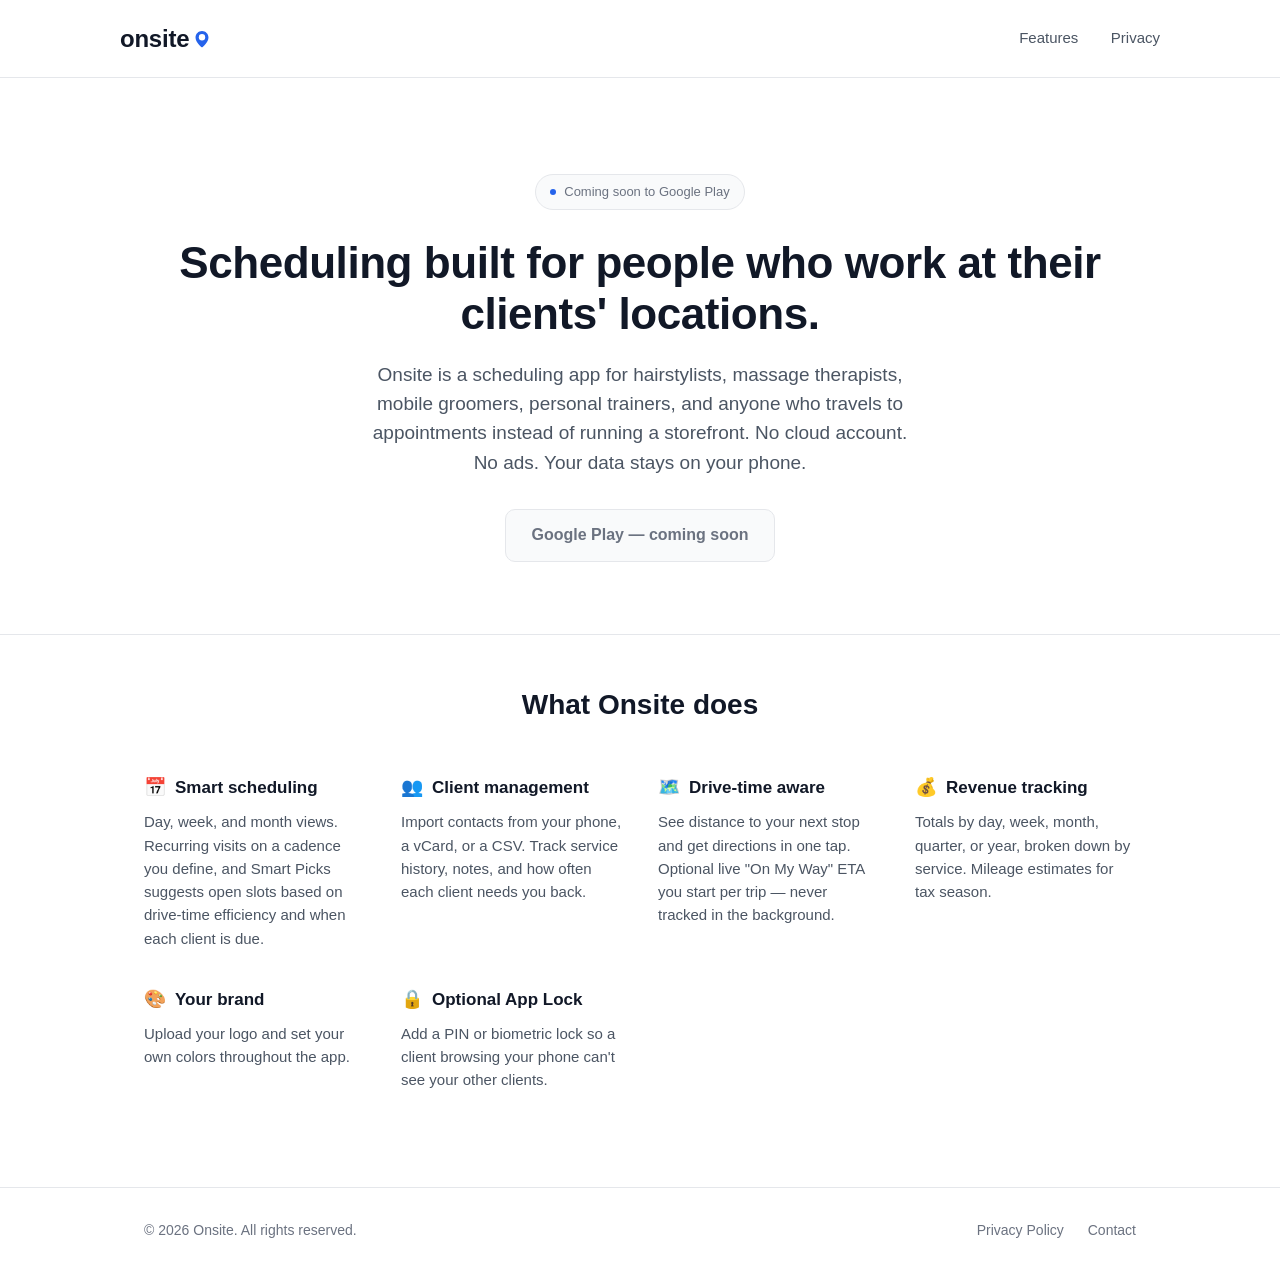
==== index.html @ 3a6e13b2 "Add files via upload first comit" ====
<!doctype html>
<html lang="en">
<head>
<meta charset="utf-8">
<meta name="viewport" content="width=device-width, initial-scale=1">
<title>Onsite — Scheduling for mobile service pros</title>
<meta name="description" content="Onsite is a scheduling app for mobile service professionals — hairstylists, massage therapists, groomers, trainers. No cloud account, no ads, your data stays on your phone.">
<link rel="stylesheet" href="style.css">
</head>
<body>

<header class="site">
  <div class="wrap site-header-inner">
    <a class="logo" href="index.html">
      <span class="logo-word">onsite</span>
      <svg class="logo-pin" viewBox="0 0 180 180" fill="none" aria-hidden="true">
        <path d="M90 24C60.7 24 37 47.7 37 77c0 39.4 45.3 76 50.6 80.1a3.8 3.8 0 0 0 4.8 0C97.7 153 143 116.4 143 77c0-29.3-23.7-53-53-53Z" fill="#2563eb"/>
        <circle cx="90" cy="76" r="26" fill="#ffffff"/>
      </svg>
    </a>
    <nav class="site-nav">
      <a href="#features">Features</a>
      <a href="privacy.html">Privacy</a>
    </nav>
  </div>
</header>

<section class="hero">
  <div class="wrap">
    <span class="badge"><span class="dot"></span>Coming soon to Google Play</span>
    <h1>Scheduling built for people who work at their clients' locations.</h1>
    <p class="lede">
      Onsite is a scheduling app for hairstylists, massage therapists, mobile groomers,
      personal trainers, and anyone who travels to appointments instead of running a
      storefront. No cloud account. No ads. Your data stays on your phone.
    </p>
    <span class="btn disabled">Google Play — coming soon</span>
  </div>
</section>

<section class="features" id="features">
  <div class="wrap">
    <h2>What Onsite does</h2>
    <div class="feature-grid">
      <div class="feature-card">
        <h3><span class="feature-icon">📅</span> Smart scheduling</h3>
        <p>Day, week, and month views. Recurring visits on a cadence you define, and Smart Picks suggests open slots based on drive-time efficiency and when each client is due.</p>
      </div>
      <div class="feature-card">
        <h3><span class="feature-icon">👥</span> Client management</h3>
        <p>Import contacts from your phone, a vCard, or a CSV. Track service history, notes, and how often each client needs you back.</p>
      </div>
      <div class="feature-card">
        <h3><span class="feature-icon">🗺️</span> Drive-time aware</h3>
        <p>See distance to your next stop and get directions in one tap. Optional live "On My Way" ETA you start per trip — never tracked in the background.</p>
      </div>
      <div class="feature-card">
        <h3><span class="feature-icon">💰</span> Revenue tracking</h3>
        <p>Totals by day, week, month, quarter, or year, broken down by service. Mileage estimates for tax season.</p>
      </div>
      <div class="feature-card">
        <h3><span class="feature-icon">🎨</span> Your brand</h3>
        <p>Upload your logo and set your own colors throughout the app.</p>
      </div>
      <div class="feature-card">
        <h3><span class="feature-icon">🔒</span> Optional App Lock</h3>
        <p>Add a PIN or biometric lock so a client browsing your phone can't see your other clients.</p>
      </div>
    </div>
  </div>
</section>

<footer class="site">
  <div class="wrap site-footer-inner">
    <span>© 2026 Onsite. All rights reserved.</span>
    <nav>
      <a href="privacy.html">Privacy Policy</a>
      <a href="mailto:onsitegeoschedule@gmail.com">Contact</a>
    </nav>
  </div>
</footer>

</body>
</html>
---- style.css ----
:root {
  --accent: #2563eb;
  --ink: #111827;
  --ink-soft: #4b5563;
  --muted: #6b7280;
  --line: #e5e7eb;
  --bg: #ffffff;
  --bg-soft: #f9fafb;
}

* {
  box-sizing: border-box;
}

html {
  scroll-behavior: smooth;
}

body {
  margin: 0;
  background: var(--bg);
  color: var(--ink);
  font-family: -apple-system, BlinkMacSystemFont, "Segoe UI", Arial, sans-serif;
  line-height: 1.55;
}

.wrap {
  max-width: 1040px;
  margin: 0 auto;
  padding: 0 24px;
}

/* Header / logo lockup */
header.site {
  border-bottom: 1px solid var(--line);
}

.site-header-inner {
  display: flex;
  align-items: center;
  justify-content: space-between;
  padding: 20px 0;
}

.logo {
  display: flex;
  align-items: center;
  gap: 2px;
  text-decoration: none;
}

.logo-word {
  font-size: 24px;
  font-weight: 700;
  letter-spacing: -0.01em;
  color: var(--ink);
}

.logo-pin {
  width: 22px;
  height: 22px;
  flex-shrink: 0;
}

nav.site-nav a {
  color: var(--ink-soft);
  text-decoration: none;
  font-size: 15px;
  margin-left: 28px;
}

nav.site-nav a:hover {
  color: var(--ink);
}

/* Hero */
.hero {
  padding: 96px 0 72px;
  text-align: center;
}

.hero h1 {
  font-size: 44px;
  line-height: 1.15;
  letter-spacing: -0.01em;
  margin: 0 0 20px;
}

.hero p.lede {
  font-size: 19px;
  color: var(--ink-soft);
  max-width: 560px;
  margin: 0 auto 32px;
}

.badge {
  display: inline-flex;
  align-items: center;
  gap: 8px;
  background: var(--bg-soft);
  border: 1px solid var(--line);
  color: var(--muted);
  font-size: 13px;
  font-weight: 500;
  padding: 7px 14px;
  border-radius: 999px;
  margin-bottom: 28px;
}

.badge .dot {
  width: 6px;
  height: 6px;
  border-radius: 50%;
  background: var(--accent);
}

.btn {
  display: inline-block;
  background: var(--accent);
  color: #ffffff;
  font-weight: 600;
  font-size: 16px;
  padding: 13px 26px;
  border-radius: 10px;
  text-decoration: none;
}

.btn.disabled {
  background: var(--bg-soft);
  color: var(--muted);
  border: 1px solid var(--line);
  cursor: default;
}

/* Features */
.features {
  padding: 48px 0 96px;
  border-top: 1px solid var(--line);
}

.features h2 {
  text-align: center;
  font-size: 28px;
  margin: 0 0 48px;
}

.feature-grid {
  display: grid;
  grid-template-columns: repeat(auto-fit, minmax(220px, 1fr));
  gap: 36px;
}

.feature-card h3 {
  font-size: 17px;
  margin: 0 0 8px;
  display: flex;
  align-items: center;
  gap: 9px;
}

.feature-card p {
  font-size: 15px;
  color: var(--ink-soft);
  margin: 0;
}

.feature-icon {
  font-size: 18px;
}

/* Footer */
footer.site {
  border-top: 1px solid var(--line);
  padding: 32px 0;
}

.site-footer-inner {
  display: flex;
  align-items: center;
  justify-content: space-between;
  flex-wrap: wrap;
  gap: 16px;
  font-size: 14px;
  color: var(--muted);
}

.site-footer-inner a {
  color: var(--muted);
  margin-left: 20px;
  text-decoration: none;
}

.site-footer-inner a:hover {
  color: var(--ink);
}

/* Policy page */
.policy {
  padding: 56px 0 96px;
  max-width: 760px;
  margin: 0 auto;
}

.policy h1 {
  font-size: 32px;
  margin-bottom: 4px;
}

.policy .updated {
  color: var(--muted);
  font-size: 14px;
  margin-bottom: 40px;
}

.policy h2 {
  font-size: 20px;
  margin-top: 40px;
}

.policy table {
  width: 100%;
  border-collapse: collapse;
  margin: 16px 0;
  font-size: 14.5px;
}

.policy th,
.policy td {
  text-align: left;
  padding: 10px 12px;
  border-bottom: 1px solid var(--line);
  vertical-align: top;
}

.policy th {
  color: var(--muted);
  font-weight: 600;
}

.policy a {
  color: var(--accent);
}

@media (max-width: 560px) {
  .hero h1 {
    font-size: 32px;
  }
  .hero p.lede {
    font-size: 17px;
  }
}
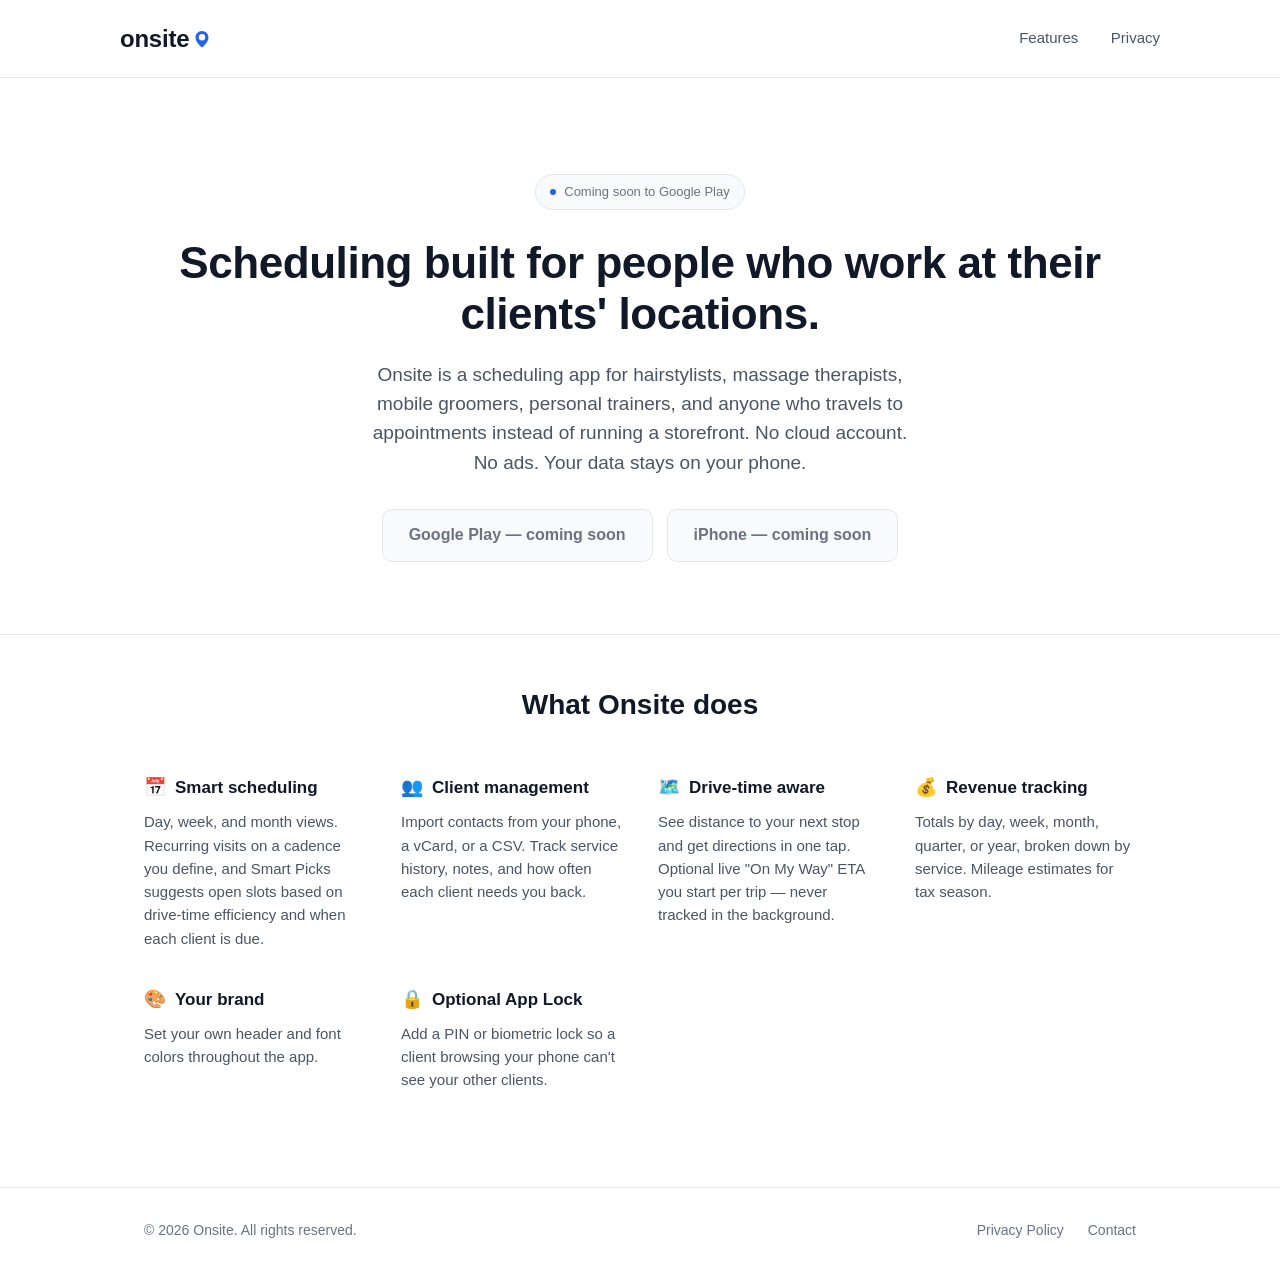
==== commit feb51586: "Add files via upload website/index.html + website/style.css — removed the logo-upload claim, added "" ====
--- a/index.html
+++ b/index.html
@@ -34,7 +34,10 @@
       personal trainers, and anyone who travels to appointments instead of running a
       storefront. No cloud account. No ads. Your data stays on your phone.
     </p>
-    <span class="btn disabled">Google Play — coming soon</span>
+    <div class="platform-row">
+      <span class="btn disabled">Google Play — coming soon</span>
+      <span class="btn disabled">iPhone — coming soon</span>
+    </div>
   </div>
 </section>
 
@@ -60,7 +63,7 @@
       </div>
       <div class="feature-card">
         <h3><span class="feature-icon">🎨</span> Your brand</h3>
-        <p>Upload your logo and set your own colors throughout the app.</p>
+        <p>Set your own header and font colors throughout the app.</p>
       </div>
       <div class="feature-card">
         <h3><span class="feature-icon">🔒</span> Optional App Lock</h3>
--- a/style.css
+++ b/style.css
@@ -114,6 +114,13 @@
   background: var(--accent);
 }
 
+.platform-row {
+  display: flex;
+  justify-content: center;
+  gap: 14px;
+  flex-wrap: wrap;
+}
+
 .btn {
   display: inline-block;
   background: var(--accent);
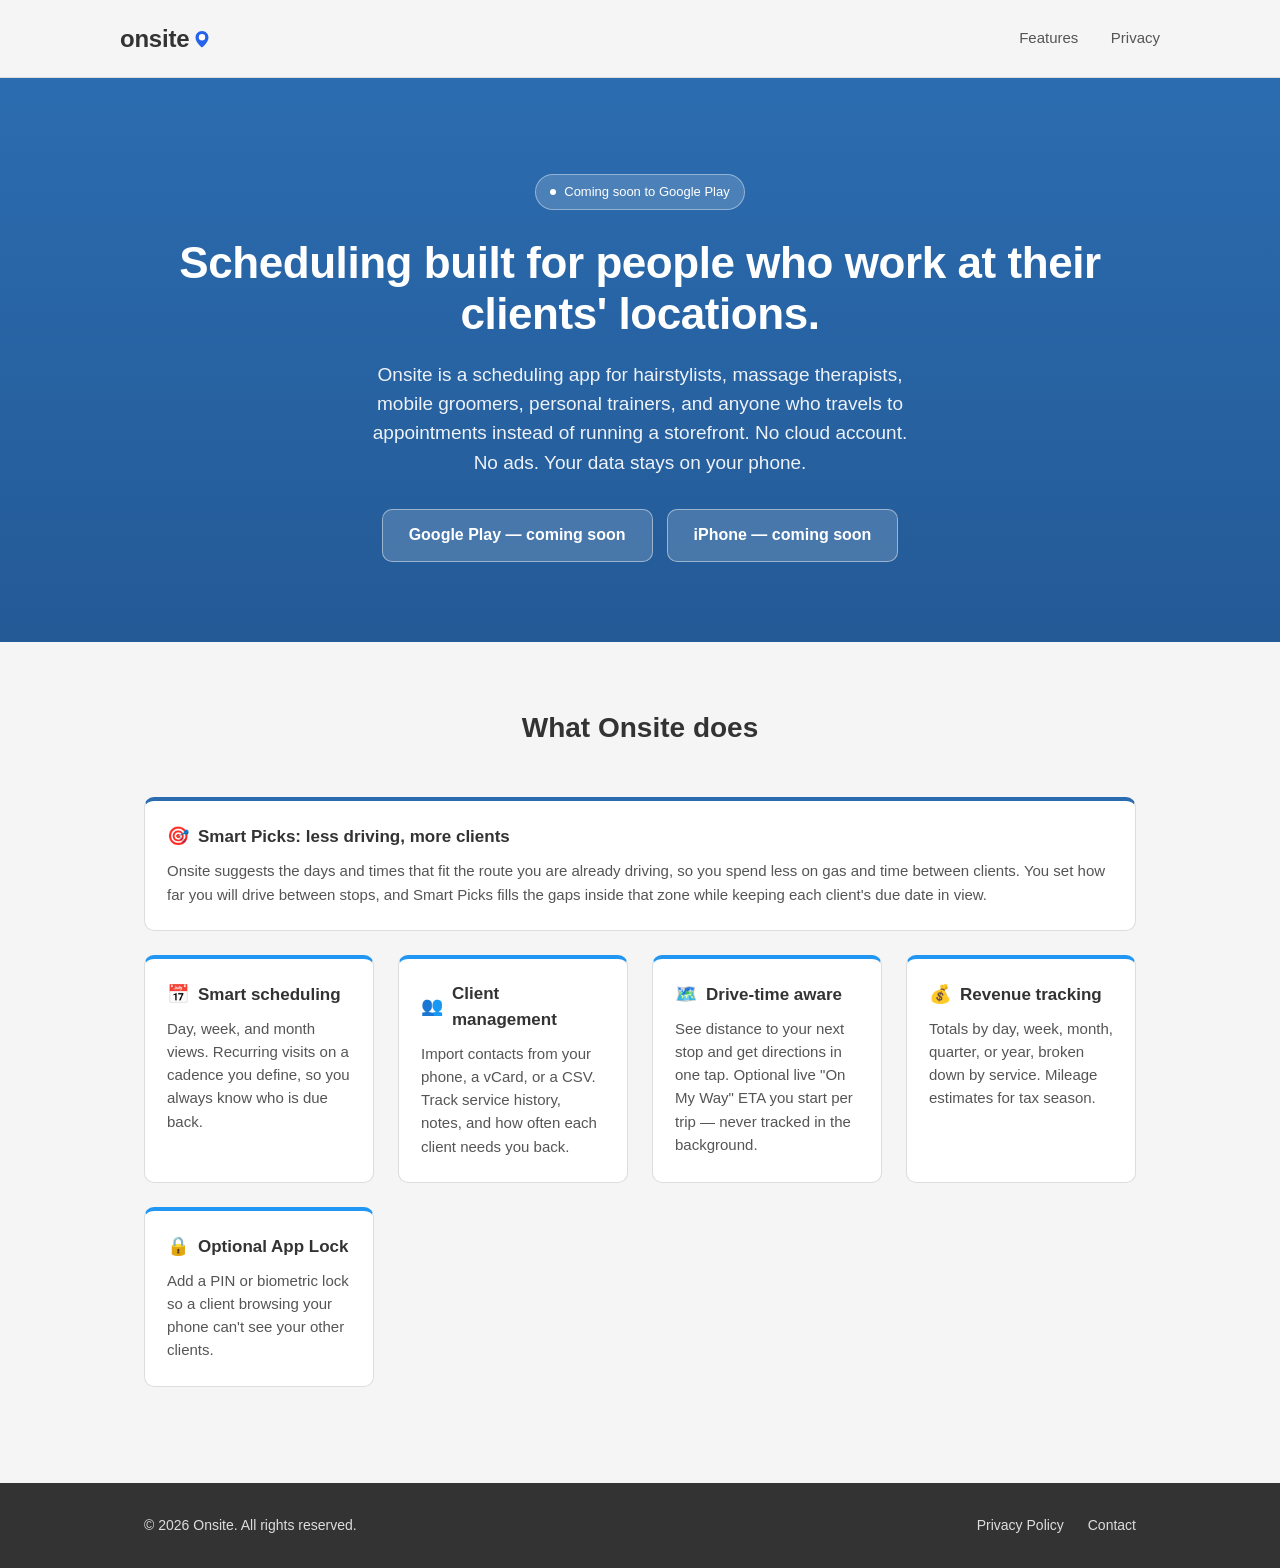
==== commit cb52c015: "Add files via upload added app colors" ====
--- a/index.html
+++ b/index.html
@@ -1,87 +1,87 @@
-<!doctype html>
-<html lang="en">
-<head>
-<meta charset="utf-8">
-<meta name="viewport" content="width=device-width, initial-scale=1">
-<title>Onsite — Scheduling for mobile service pros</title>
-<meta name="description" content="Onsite is a scheduling app for mobile service professionals — hairstylists, massage therapists, groomers, trainers. No cloud account, no ads, your data stays on your phone.">
-<link rel="stylesheet" href="style.css">
-</head>
-<body>
-
-<header class="site">
-  <div class="wrap site-header-inner">
-    <a class="logo" href="index.html">
-      <span class="logo-word">onsite</span>
-      <svg class="logo-pin" viewBox="0 0 180 180" fill="none" aria-hidden="true">
-        <path d="M90 24C60.7 24 37 47.7 37 77c0 39.4 45.3 76 50.6 80.1a3.8 3.8 0 0 0 4.8 0C97.7 153 143 116.4 143 77c0-29.3-23.7-53-53-53Z" fill="#2563eb"/>
-        <circle cx="90" cy="76" r="26" fill="#ffffff"/>
-      </svg>
-    </a>
-    <nav class="site-nav">
-      <a href="#features">Features</a>
-      <a href="privacy.html">Privacy</a>
-    </nav>
-  </div>
-</header>
-
-<section class="hero">
-  <div class="wrap">
-    <span class="badge"><span class="dot"></span>Coming soon to Google Play</span>
-    <h1>Scheduling built for people who work at their clients' locations.</h1>
-    <p class="lede">
-      Onsite is a scheduling app for hairstylists, massage therapists, mobile groomers,
-      personal trainers, and anyone who travels to appointments instead of running a
-      storefront. No cloud account. No ads. Your data stays on your phone.
-    </p>
-    <div class="platform-row">
-      <span class="btn disabled">Google Play — coming soon</span>
-      <span class="btn disabled">iPhone — coming soon</span>
-    </div>
-  </div>
-</section>
-
-<section class="features" id="features">
-  <div class="wrap">
-    <h2>What Onsite does</h2>
-    <div class="feature-grid">
-      <div class="feature-card">
-        <h3><span class="feature-icon">📅</span> Smart scheduling</h3>
-        <p>Day, week, and month views. Recurring visits on a cadence you define, and Smart Picks suggests open slots based on drive-time efficiency and when each client is due.</p>
-      </div>
-      <div class="feature-card">
-        <h3><span class="feature-icon">👥</span> Client management</h3>
-        <p>Import contacts from your phone, a vCard, or a CSV. Track service history, notes, and how often each client needs you back.</p>
-      </div>
-      <div class="feature-card">
-        <h3><span class="feature-icon">🗺️</span> Drive-time aware</h3>
-        <p>See distance to your next stop and get directions in one tap. Optional live "On My Way" ETA you start per trip — never tracked in the background.</p>
-      </div>
-      <div class="feature-card">
-        <h3><span class="feature-icon">💰</span> Revenue tracking</h3>
-        <p>Totals by day, week, month, quarter, or year, broken down by service. Mileage estimates for tax season.</p>
-      </div>
-      <div class="feature-card">
-        <h3><span class="feature-icon">🎨</span> Your brand</h3>
-        <p>Set your own header and font colors throughout the app.</p>
-      </div>
-      <div class="feature-card">
-        <h3><span class="feature-icon">🔒</span> Optional App Lock</h3>
-        <p>Add a PIN or biometric lock so a client browsing your phone can't see your other clients.</p>
-      </div>
-    </div>
-  </div>
-</section>
-
-<footer class="site">
-  <div class="wrap site-footer-inner">
-    <span>© 2026 Onsite. All rights reserved.</span>
-    <nav>
-      <a href="privacy.html">Privacy Policy</a>
-      <a href="mailto:onsitegeoschedule@gmail.com">Contact</a>
-    </nav>
-  </div>
-</footer>
-
-</body>
-</html>
+<!doctype html>
+<html lang="en">
+<head>
+<meta charset="utf-8">
+<meta name="viewport" content="width=device-width, initial-scale=1">
+<title>Onsite — Scheduling for mobile service pros</title>
+<meta name="description" content="Onsite is a scheduling app for mobile service professionals — hairstylists, massage therapists, groomers, trainers. No cloud account, no ads, your data stays on your phone.">
+<link rel="stylesheet" href="style.css">
+</head>
+<body>
+
+<header class="site">
+  <div class="wrap site-header-inner">
+    <a class="logo" href="index.html">
+      <span class="logo-word">onsite</span>
+      <svg class="logo-pin" viewBox="0 0 180 180" fill="none" aria-hidden="true">
+        <path d="M90 24C60.7 24 37 47.7 37 77c0 39.4 45.3 76 50.6 80.1a3.8 3.8 0 0 0 4.8 0C97.7 153 143 116.4 143 77c0-29.3-23.7-53-53-53Z" fill="#2563eb"/>
+        <circle cx="90" cy="76" r="26" fill="#ffffff"/>
+      </svg>
+    </a>
+    <nav class="site-nav">
+      <a href="#features">Features</a>
+      <a href="privacy.html">Privacy</a>
+    </nav>
+  </div>
+</header>
+
+<section class="hero">
+  <div class="wrap">
+    <span class="badge"><span class="dot"></span>Coming soon to Google Play</span>
+    <h1>Scheduling built for people who work at their clients' locations.</h1>
+    <p class="lede">
+      Onsite is a scheduling app for hairstylists, massage therapists, mobile groomers,
+      personal trainers, and anyone who travels to appointments instead of running a
+      storefront. No cloud account. No ads. Your data stays on your phone.
+    </p>
+    <div class="platform-row">
+      <span class="btn disabled">Google Play — coming soon</span>
+      <span class="btn disabled">iPhone — coming soon</span>
+    </div>
+  </div>
+</section>
+
+<section class="features" id="features">
+  <div class="wrap">
+    <h2>What Onsite does</h2>
+    <div class="feature-grid">
+      <div class="feature-card">
+        <h3><span class="feature-icon">🎯</span> Smart Picks: less driving, more clients</h3>
+        <p>Onsite suggests the days and times that fit the route you are already driving, so you spend less on gas and time between clients. You set how far you will drive between stops, and Smart Picks fills the gaps inside that zone while keeping each client's due date in view.</p>
+      </div>
+      <div class="feature-card">
+        <h3><span class="feature-icon">📅</span> Smart scheduling</h3>
+        <p>Day, week, and month views. Recurring visits on a cadence you define, so you always know who is due back.</p>
+      </div>
+      <div class="feature-card">
+        <h3><span class="feature-icon">👥</span> Client management</h3>
+        <p>Import contacts from your phone, a vCard, or a CSV. Track service history, notes, and how often each client needs you back.</p>
+      </div>
+      <div class="feature-card">
+        <h3><span class="feature-icon">🗺️</span> Drive-time aware</h3>
+        <p>See distance to your next stop and get directions in one tap. Optional live "On My Way" ETA you start per trip — never tracked in the background.</p>
+      </div>
+      <div class="feature-card">
+        <h3><span class="feature-icon">💰</span> Revenue tracking</h3>
+        <p>Totals by day, week, month, quarter, or year, broken down by service. Mileage estimates for tax season.</p>
+      </div>
+      <div class="feature-card">
+        <h3><span class="feature-icon">🔒</span> Optional App Lock</h3>
+        <p>Add a PIN or biometric lock so a client browsing your phone can't see your other clients.</p>
+      </div>
+    </div>
+  </div>
+</section>
+
+<footer class="site">
+  <div class="wrap site-footer-inner">
+    <span>© 2026 Onsite. All rights reserved.</span>
+    <nav>
+      <a href="privacy.html">Privacy Policy</a>
+      <a href="mailto:onsitegeoschedule@gmail.com">Contact</a>
+    </nav>
+  </div>
+</footer>
+
+</body>
+</html>
--- a/style.css
+++ b/style.css
@@ -1,258 +1,279 @@
-:root {
-  --accent: #2563eb;
-  --ink: #111827;
-  --ink-soft: #4b5563;
-  --muted: #6b7280;
-  --line: #e5e7eb;
-  --bg: #ffffff;
-  --bg-soft: #f9fafb;
-}
-
-* {
-  box-sizing: border-box;
-}
-
-html {
-  scroll-behavior: smooth;
-}
-
-body {
-  margin: 0;
-  background: var(--bg);
-  color: var(--ink);
-  font-family: -apple-system, BlinkMacSystemFont, "Segoe UI", Arial, sans-serif;
-  line-height: 1.55;
-}
-
-.wrap {
-  max-width: 1040px;
-  margin: 0 auto;
-  padding: 0 24px;
-}
-
-/* Header / logo lockup */
-header.site {
-  border-bottom: 1px solid var(--line);
-}
-
-.site-header-inner {
-  display: flex;
-  align-items: center;
-  justify-content: space-between;
-  padding: 20px 0;
-}
-
-.logo {
-  display: flex;
-  align-items: center;
-  gap: 2px;
-  text-decoration: none;
-}
-
-.logo-word {
-  font-size: 24px;
-  font-weight: 700;
-  letter-spacing: -0.01em;
-  color: var(--ink);
-}
-
-.logo-pin {
-  width: 22px;
-  height: 22px;
-  flex-shrink: 0;
-}
-
-nav.site-nav a {
-  color: var(--ink-soft);
-  text-decoration: none;
-  font-size: 15px;
-  margin-left: 28px;
-}
-
-nav.site-nav a:hover {
-  color: var(--ink);
-}
-
-/* Hero */
-.hero {
-  padding: 96px 0 72px;
-  text-align: center;
-}
-
-.hero h1 {
-  font-size: 44px;
-  line-height: 1.15;
-  letter-spacing: -0.01em;
-  margin: 0 0 20px;
-}
-
-.hero p.lede {
-  font-size: 19px;
-  color: var(--ink-soft);
-  max-width: 560px;
-  margin: 0 auto 32px;
-}
-
-.badge {
-  display: inline-flex;
-  align-items: center;
-  gap: 8px;
-  background: var(--bg-soft);
-  border: 1px solid var(--line);
-  color: var(--muted);
-  font-size: 13px;
-  font-weight: 500;
-  padding: 7px 14px;
-  border-radius: 999px;
-  margin-bottom: 28px;
-}
-
-.badge .dot {
-  width: 6px;
-  height: 6px;
-  border-radius: 50%;
-  background: var(--accent);
-}
-
-.platform-row {
-  display: flex;
-  justify-content: center;
-  gap: 14px;
-  flex-wrap: wrap;
-}
-
-.btn {
-  display: inline-block;
-  background: var(--accent);
-  color: #ffffff;
-  font-weight: 600;
-  font-size: 16px;
-  padding: 13px 26px;
-  border-radius: 10px;
-  text-decoration: none;
-}
-
-.btn.disabled {
-  background: var(--bg-soft);
-  color: var(--muted);
-  border: 1px solid var(--line);
-  cursor: default;
-}
-
-/* Features */
-.features {
-  padding: 48px 0 96px;
-  border-top: 1px solid var(--line);
-}
-
-.features h2 {
-  text-align: center;
-  font-size: 28px;
-  margin: 0 0 48px;
-}
-
-.feature-grid {
-  display: grid;
-  grid-template-columns: repeat(auto-fit, minmax(220px, 1fr));
-  gap: 36px;
-}
-
-.feature-card h3 {
-  font-size: 17px;
-  margin: 0 0 8px;
-  display: flex;
-  align-items: center;
-  gap: 9px;
-}
-
-.feature-card p {
-  font-size: 15px;
-  color: var(--ink-soft);
-  margin: 0;
-}
-
-.feature-icon {
-  font-size: 18px;
-}
-
-/* Footer */
-footer.site {
-  border-top: 1px solid var(--line);
-  padding: 32px 0;
-}
-
-.site-footer-inner {
-  display: flex;
-  align-items: center;
-  justify-content: space-between;
-  flex-wrap: wrap;
-  gap: 16px;
-  font-size: 14px;
-  color: var(--muted);
-}
-
-.site-footer-inner a {
-  color: var(--muted);
-  margin-left: 20px;
-  text-decoration: none;
-}
-
-.site-footer-inner a:hover {
-  color: var(--ink);
-}
-
-/* Policy page */
-.policy {
-  padding: 56px 0 96px;
-  max-width: 760px;
-  margin: 0 auto;
-}
-
-.policy h1 {
-  font-size: 32px;
-  margin-bottom: 4px;
-}
-
-.policy .updated {
-  color: var(--muted);
-  font-size: 14px;
-  margin-bottom: 40px;
-}
-
-.policy h2 {
-  font-size: 20px;
-  margin-top: 40px;
-}
-
-.policy table {
-  width: 100%;
-  border-collapse: collapse;
-  margin: 16px 0;
-  font-size: 14.5px;
-}
-
-.policy th,
-.policy td {
-  text-align: left;
-  padding: 10px 12px;
-  border-bottom: 1px solid var(--line);
-  vertical-align: top;
-}
-
-.policy th {
-  color: var(--muted);
-  font-weight: 600;
-}
-
-.policy a {
-  color: var(--accent);
-}
-
-@media (max-width: 560px) {
-  .hero h1 {
-    font-size: 32px;
-  }
-  .hero p.lede {
-    font-size: 17px;
-  }
-}
+/* The app's palette (see docs/APP_COLORS.md). */
+:root {
+  --accent: #2196f3;      /* primary blue: buttons, accents */
+  --accent-deep: #2b6cb0; /* secondary blue: hero (white text passes contrast here) */
+  --brand: #2563eb;       /* the pin mark only */
+  --ink: #333333;
+  --ink-soft: #555555;
+  --muted: #666666;
+  --line: #dddddd;
+  --bg: #ffffff;
+  --bg-soft: #f5f5f5;     /* the app's header gray */
+}
+
+* {
+  box-sizing: border-box;
+}
+
+html {
+  scroll-behavior: smooth;
+}
+
+body {
+  margin: 0;
+  background: var(--bg);
+  color: var(--ink);
+  font-family: -apple-system, BlinkMacSystemFont, "Segoe UI", Arial, sans-serif;
+  line-height: 1.55;
+}
+
+.wrap {
+  max-width: 1040px;
+  margin: 0 auto;
+  padding: 0 24px;
+}
+
+/* Header / logo lockup */
+header.site {
+  background: var(--bg-soft);
+  border-bottom: 1px solid var(--line);
+}
+
+.site-header-inner {
+  display: flex;
+  align-items: center;
+  justify-content: space-between;
+  padding: 20px 0;
+}
+
+.logo {
+  display: flex;
+  align-items: center;
+  gap: 2px;
+  text-decoration: none;
+}
+
+.logo-word {
+  font-size: 24px;
+  font-weight: 700;
+  letter-spacing: -0.01em;
+  color: var(--ink);
+}
+
+.logo-pin {
+  width: 22px;
+  height: 22px;
+  flex-shrink: 0;
+}
+
+nav.site-nav a {
+  color: var(--ink-soft);
+  text-decoration: none;
+  font-size: 15px;
+  margin-left: 28px;
+}
+
+nav.site-nav a:hover {
+  color: var(--ink);
+}
+
+/* Hero */
+.hero {
+  padding: 96px 0 80px;
+  text-align: center;
+  background: linear-gradient(180deg, #2b6cb0 0%, #245a96 100%);
+  color: #ffffff;
+}
+
+.hero h1 {
+  font-size: 44px;
+  line-height: 1.15;
+  letter-spacing: -0.01em;
+  margin: 0 0 20px;
+}
+
+.hero p.lede {
+  font-size: 19px;
+  color: #ffffff;
+  opacity: 0.92;
+  max-width: 560px;
+  margin: 0 auto 32px;
+}
+
+.badge {
+  display: inline-flex;
+  align-items: center;
+  gap: 8px;
+  background: rgba(255, 255, 255, 0.16);
+  border: 1px solid rgba(255, 255, 255, 0.4);
+  color: #ffffff;
+  font-size: 13px;
+  font-weight: 500;
+  padding: 7px 14px;
+  border-radius: 999px;
+  margin-bottom: 28px;
+}
+
+.badge .dot {
+  width: 6px;
+  height: 6px;
+  border-radius: 50%;
+  background: #ffffff;
+}
+
+.platform-row {
+  display: flex;
+  justify-content: center;
+  gap: 14px;
+  flex-wrap: wrap;
+}
+
+.btn {
+  display: inline-block;
+  background: var(--accent);
+  color: #ffffff;
+  font-weight: 600;
+  font-size: 16px;
+  padding: 13px 26px;
+  border-radius: 10px;
+  text-decoration: none;
+}
+
+.btn.disabled {
+  background: rgba(255, 255, 255, 0.16);
+  color: #ffffff;
+  border: 1px solid rgba(255, 255, 255, 0.45);
+  cursor: default;
+}
+
+/* Features */
+.features {
+  padding: 64px 0 96px;
+  background: var(--bg-soft);
+}
+
+.features h2 {
+  text-align: center;
+  font-size: 28px;
+  margin: 0 0 48px;
+}
+
+.feature-grid {
+  display: grid;
+  grid-template-columns: repeat(auto-fit, minmax(220px, 1fr));
+  gap: 24px;
+}
+
+.feature-card {
+  background: #ffffff;
+  border: 1px solid var(--line);
+  border-top: 4px solid var(--accent);
+  border-radius: 10px;
+  padding: 22px 22px 24px;
+}
+
+/* The lead feature spans the grid, in the app's primary blue. */
+.feature-card:first-child {
+  grid-column: 1 / -1;
+  border-top-color: var(--accent-deep);
+}
+
+.feature-card h3 {
+  font-size: 17px;
+  margin: 0 0 8px;
+  display: flex;
+  align-items: center;
+  gap: 9px;
+}
+
+.feature-card p {
+  font-size: 15px;
+  color: var(--ink-soft);
+  margin: 0;
+}
+
+.feature-icon {
+  font-size: 18px;
+}
+
+/* Footer */
+footer.site {
+  background: #333333;
+  padding: 32px 0;
+}
+
+.site-footer-inner {
+  display: flex;
+  align-items: center;
+  justify-content: space-between;
+  flex-wrap: wrap;
+  gap: 16px;
+  font-size: 14px;
+  color: #dddddd;
+}
+
+.site-footer-inner a {
+  color: #dddddd;
+  margin-left: 20px;
+  text-decoration: none;
+}
+
+.site-footer-inner a:hover {
+  color: #ffffff;
+}
+
+/* Policy page */
+.policy {
+  padding: 56px 0 96px;
+  max-width: 760px;
+  margin: 0 auto;
+}
+
+.policy h1 {
+  font-size: 32px;
+  margin-bottom: 4px;
+}
+
+.policy .updated {
+  color: var(--muted);
+  font-size: 14px;
+  margin-bottom: 40px;
+}
+
+.policy h2 {
+  font-size: 20px;
+  margin-top: 40px;
+}
+
+.policy table {
+  width: 100%;
+  border-collapse: collapse;
+  margin: 16px 0;
+  font-size: 14.5px;
+}
+
+.policy th,
+.policy td {
+  text-align: left;
+  padding: 10px 12px;
+  border-bottom: 1px solid var(--line);
+  vertical-align: top;
+}
+
+.policy th {
+  color: var(--muted);
+  font-weight: 600;
+}
+
+.policy a {
+  color: var(--accent);
+}
+
+@media (max-width: 560px) {
+  .hero h1 {
+    font-size: 32px;
+  }
+  .hero p.lede {
+    font-size: 17px;
+  }
+}
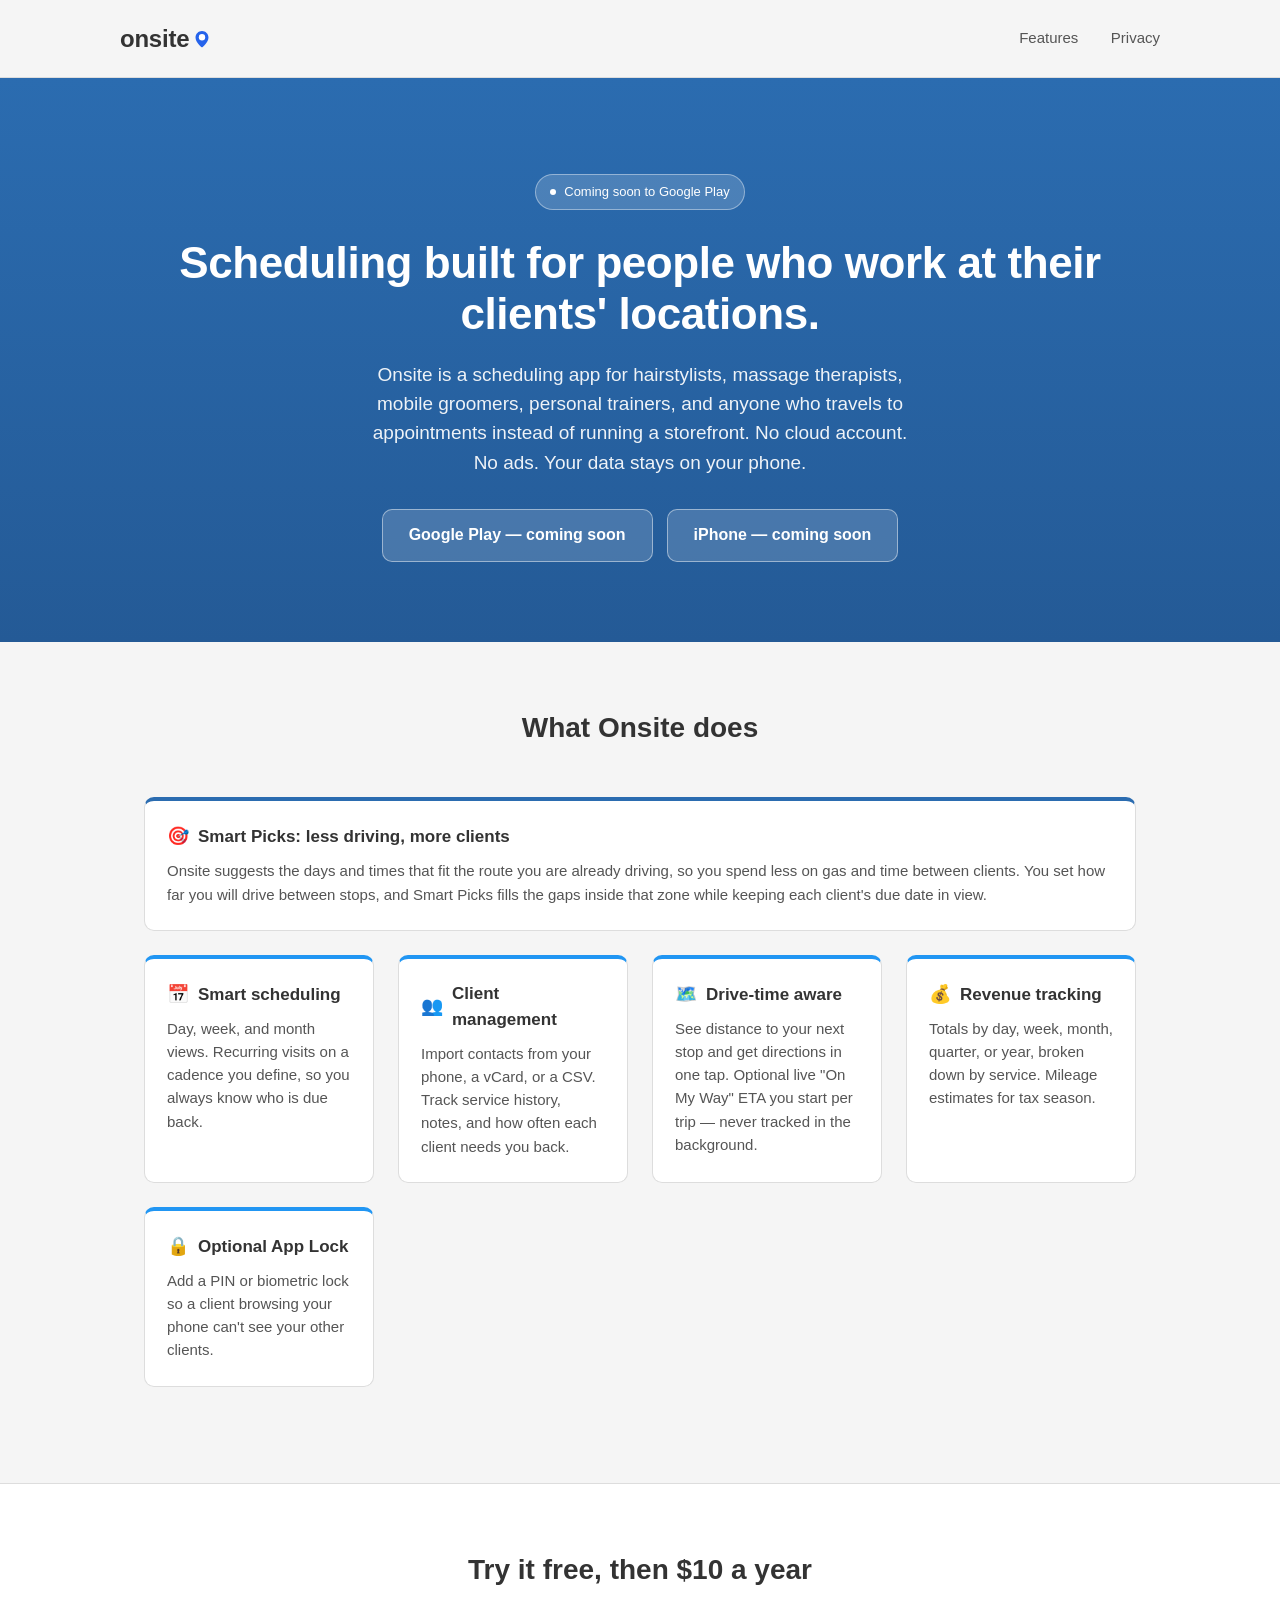
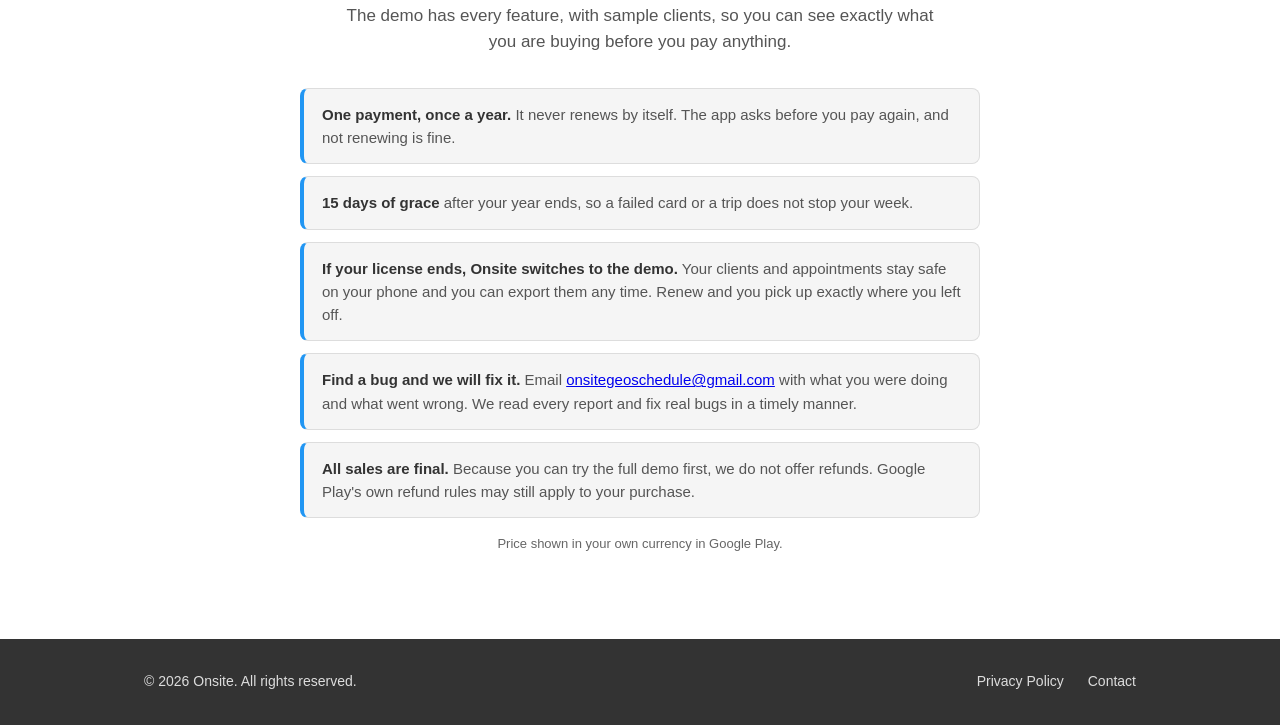
==== commit c5d93c88: "Add files via upload pricing section, the bug promise," ====
--- a/index.html
+++ b/index.html
@@ -73,6 +73,21 @@
   </div>
 </section>
 
+<section class="pricing" id="pricing">
+  <div class="wrap">
+    <h2>Try it free, then $10 a year</h2>
+    <p class="pricing-lede">The demo has every feature, with sample clients, so you can see exactly what you are buying before you pay anything.</p>
+    <ul class="pricing-list">
+      <li><strong>One payment, once a year.</strong> It never renews by itself. The app asks before you pay again, and not renewing is fine.</li>
+      <li><strong>15 days of grace</strong> after your year ends, so a failed card or a trip does not stop your week.</li>
+      <li><strong>If your license ends, Onsite switches to the demo.</strong> Your clients and appointments stay safe on your phone and you can export them any time. Renew and you pick up exactly where you left off.</li>
+      <li><strong>Find a bug and we will fix it.</strong> Email <a href="mailto:onsitegeoschedule@gmail.com">onsitegeoschedule@gmail.com</a> with what you were doing and what went wrong. We read every report and fix real bugs in a timely manner.</li>
+      <li><strong>All sales are final.</strong> Because you can try the full demo first, we do not offer refunds. Google Play's own refund rules may still apply to your purchase.</li>
+    </ul>
+    <p class="pricing-note">Price shown in your own currency in Google Play.</p>
+  </div>
+</section>
+
 <footer class="site">
   <div class="wrap site-footer-inner">
     <span>© 2026 Onsite. All rights reserved.</span>
--- a/style.css
+++ b/style.css
@@ -277,3 +277,53 @@
     font-size: 17px;
   }
 }
+
+/* Pricing */
+.pricing {
+  padding: 64px 0 72px;
+  background: #ffffff;
+  border-top: 1px solid var(--line);
+}
+
+.pricing h2 {
+  text-align: center;
+  font-size: 28px;
+  margin: 0 0 12px;
+}
+
+.pricing-lede {
+  text-align: center;
+  color: var(--ink-soft);
+  max-width: 600px;
+  margin: 0 auto 32px;
+  font-size: 17px;
+}
+
+.pricing-list {
+  max-width: 680px;
+  margin: 0 auto;
+  padding: 0;
+  list-style: none;
+}
+
+.pricing-list li {
+  background: var(--bg-soft);
+  border: 1px solid var(--line);
+  border-left: 4px solid var(--accent);
+  border-radius: 8px;
+  padding: 14px 18px;
+  margin-bottom: 12px;
+  color: var(--ink-soft);
+  font-size: 15px;
+}
+
+.pricing-list strong {
+  color: var(--ink);
+}
+
+.pricing-note {
+  text-align: center;
+  color: var(--muted);
+  font-size: 13px;
+  margin-top: 16px;
+}
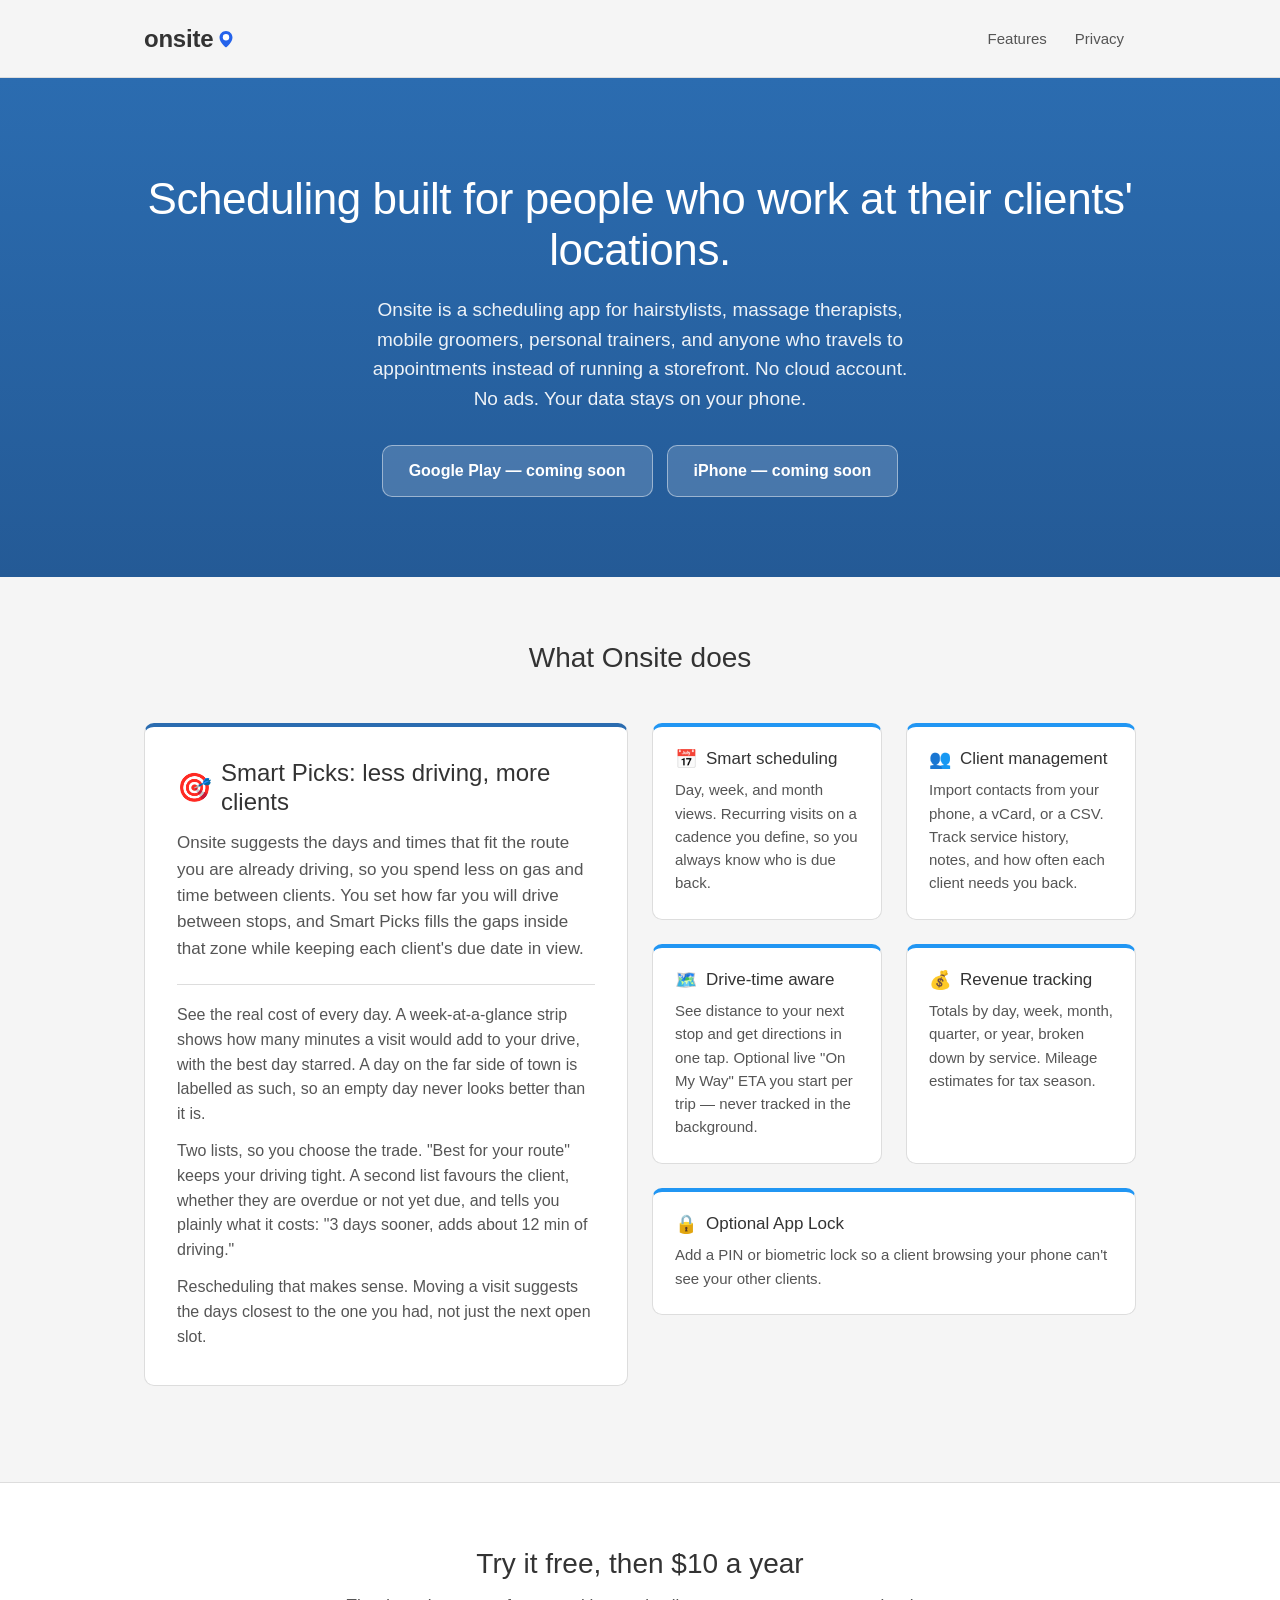
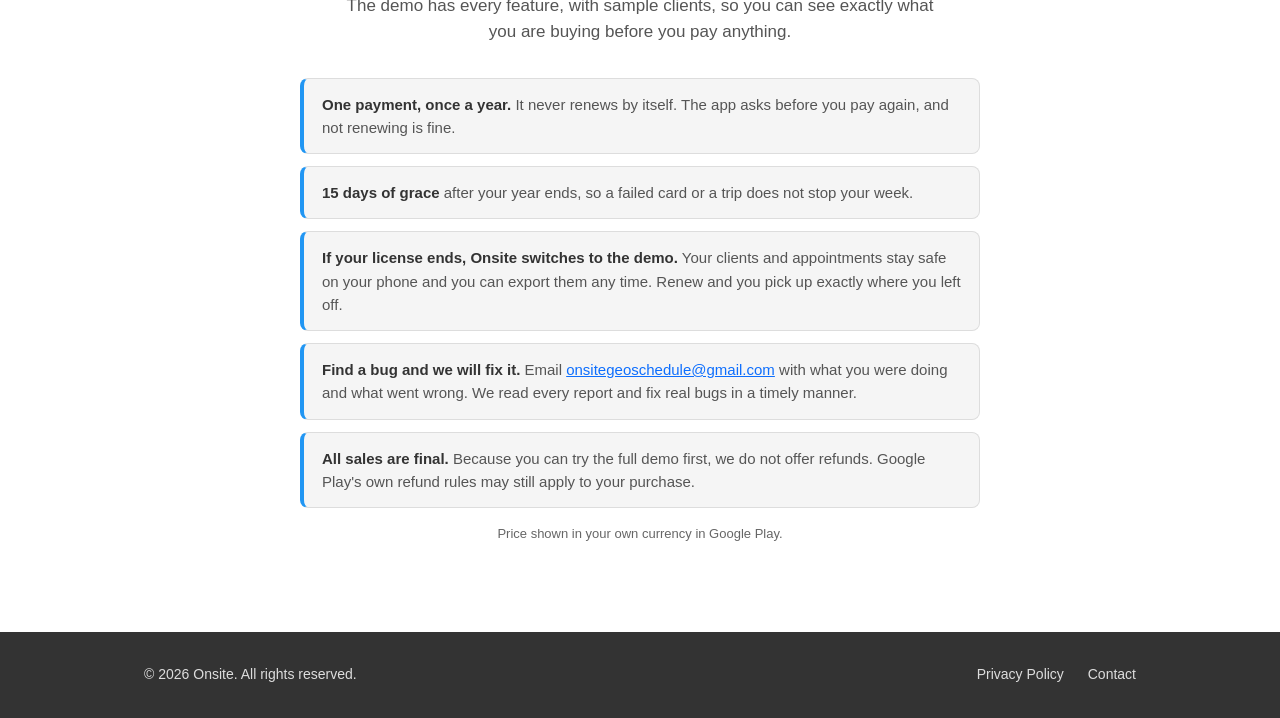
==== commit be0c2857: "Add files via upload bootstrap" ====
--- a/index.html
+++ b/index.html
@@ -1,102 +1,123 @@
-<!doctype html>
-<html lang="en">
-<head>
-<meta charset="utf-8">
-<meta name="viewport" content="width=device-width, initial-scale=1">
-<title>Onsite — Scheduling for mobile service pros</title>
-<meta name="description" content="Onsite is a scheduling app for mobile service professionals — hairstylists, massage therapists, groomers, trainers. No cloud account, no ads, your data stays on your phone.">
-<link rel="stylesheet" href="style.css">
-</head>
-<body>
-
-<header class="site">
-  <div class="wrap site-header-inner">
-    <a class="logo" href="index.html">
-      <span class="logo-word">onsite</span>
-      <svg class="logo-pin" viewBox="0 0 180 180" fill="none" aria-hidden="true">
-        <path d="M90 24C60.7 24 37 47.7 37 77c0 39.4 45.3 76 50.6 80.1a3.8 3.8 0 0 0 4.8 0C97.7 153 143 116.4 143 77c0-29.3-23.7-53-53-53Z" fill="#2563eb"/>
-        <circle cx="90" cy="76" r="26" fill="#ffffff"/>
-      </svg>
-    </a>
-    <nav class="site-nav">
-      <a href="#features">Features</a>
-      <a href="privacy.html">Privacy</a>
-    </nav>
-  </div>
-</header>
-
-<section class="hero">
-  <div class="wrap">
-    <span class="badge"><span class="dot"></span>Coming soon to Google Play</span>
-    <h1>Scheduling built for people who work at their clients' locations.</h1>
-    <p class="lede">
-      Onsite is a scheduling app for hairstylists, massage therapists, mobile groomers,
-      personal trainers, and anyone who travels to appointments instead of running a
-      storefront. No cloud account. No ads. Your data stays on your phone.
-    </p>
-    <div class="platform-row">
-      <span class="btn disabled">Google Play — coming soon</span>
-      <span class="btn disabled">iPhone — coming soon</span>
-    </div>
-  </div>
-</section>
-
-<section class="features" id="features">
-  <div class="wrap">
-    <h2>What Onsite does</h2>
-    <div class="feature-grid">
-      <div class="feature-card">
-        <h3><span class="feature-icon">🎯</span> Smart Picks: less driving, more clients</h3>
-        <p>Onsite suggests the days and times that fit the route you are already driving, so you spend less on gas and time between clients. You set how far you will drive between stops, and Smart Picks fills the gaps inside that zone while keeping each client's due date in view.</p>
-      </div>
-      <div class="feature-card">
-        <h3><span class="feature-icon">📅</span> Smart scheduling</h3>
-        <p>Day, week, and month views. Recurring visits on a cadence you define, so you always know who is due back.</p>
-      </div>
-      <div class="feature-card">
-        <h3><span class="feature-icon">👥</span> Client management</h3>
-        <p>Import contacts from your phone, a vCard, or a CSV. Track service history, notes, and how often each client needs you back.</p>
-      </div>
-      <div class="feature-card">
-        <h3><span class="feature-icon">🗺️</span> Drive-time aware</h3>
-        <p>See distance to your next stop and get directions in one tap. Optional live "On My Way" ETA you start per trip — never tracked in the background.</p>
-      </div>
-      <div class="feature-card">
-        <h3><span class="feature-icon">💰</span> Revenue tracking</h3>
-        <p>Totals by day, week, month, quarter, or year, broken down by service. Mileage estimates for tax season.</p>
-      </div>
-      <div class="feature-card">
-        <h3><span class="feature-icon">🔒</span> Optional App Lock</h3>
-        <p>Add a PIN or biometric lock so a client browsing your phone can't see your other clients.</p>
-      </div>
-    </div>
-  </div>
-</section>
-
-<section class="pricing" id="pricing">
-  <div class="wrap">
-    <h2>Try it free, then $10 a year</h2>
-    <p class="pricing-lede">The demo has every feature, with sample clients, so you can see exactly what you are buying before you pay anything.</p>
-    <ul class="pricing-list">
-      <li><strong>One payment, once a year.</strong> It never renews by itself. The app asks before you pay again, and not renewing is fine.</li>
-      <li><strong>15 days of grace</strong> after your year ends, so a failed card or a trip does not stop your week.</li>
-      <li><strong>If your license ends, Onsite switches to the demo.</strong> Your clients and appointments stay safe on your phone and you can export them any time. Renew and you pick up exactly where you left off.</li>
-      <li><strong>Find a bug and we will fix it.</strong> Email <a href="mailto:onsitegeoschedule@gmail.com">onsitegeoschedule@gmail.com</a> with what you were doing and what went wrong. We read every report and fix real bugs in a timely manner.</li>
-      <li><strong>All sales are final.</strong> Because you can try the full demo first, we do not offer refunds. Google Play's own refund rules may still apply to your purchase.</li>
-    </ul>
-    <p class="pricing-note">Price shown in your own currency in Google Play.</p>
-  </div>
-</section>
-
-<footer class="site">
-  <div class="wrap site-footer-inner">
-    <span>© 2026 Onsite. All rights reserved.</span>
-    <nav>
-      <a href="privacy.html">Privacy Policy</a>
-      <a href="mailto:onsitegeoschedule@gmail.com">Contact</a>
-    </nav>
-  </div>
-</footer>
-
-</body>
-</html>
+<!doctype html>
+<html lang="en">
+<head>
+<meta charset="utf-8">
+<meta name="viewport" content="width=device-width, initial-scale=1">
+<title>Onsite — Scheduling for mobile service pros</title>
+<meta name="description" content="Onsite is a scheduling app for mobile service professionals — hairstylists, massage therapists, groomers, trainers. No cloud account, no ads, your data stays on your phone.">
+<link rel="stylesheet" href="https://cdn.jsdelivr.net/npm/bootstrap@5.3.3/dist/css/bootstrap.min.css" integrity="sha384-QWTKZyjpPEjISv5WaRU9OFeRpok6YctnYmDr5pNlyT2bRjXh0JMhjY6hW+ALEwIH" crossorigin="anonymous">
+<link rel="stylesheet" href="style.css">
+</head>
+<body>
+
+<header class="site">
+  <div class="wrap site-header-inner">
+    <a class="logo" href="index.html">
+      <span class="logo-word">onsite</span>
+      <svg class="logo-pin" viewBox="0 0 180 180" fill="none" aria-hidden="true">
+        <path d="M90 24C60.7 24 37 47.7 37 77c0 39.4 45.3 76 50.6 80.1a3.8 3.8 0 0 0 4.8 0C97.7 153 143 116.4 143 77c0-29.3-23.7-53-53-53Z" fill="#2563eb"/>
+        <circle cx="90" cy="76" r="26" fill="#ffffff"/>
+      </svg>
+    </a>
+    <nav class="site-nav nav nav-pills" aria-label="Site">
+      <a class="nav-link" href="#features">Features</a>
+      <a class="nav-link" href="privacy.html">Privacy</a>
+    </nav>
+  </div>
+</header>
+
+<section class="hero">
+  <div class="wrap">
+    <h1>Scheduling built for people who work at their clients' locations.</h1>
+    <p class="lede">
+      Onsite is a scheduling app for hairstylists, massage therapists, mobile groomers,
+      personal trainers, and anyone who travels to appointments instead of running a
+      storefront. No cloud account. No ads. Your data stays on your phone.
+    </p>
+    <div class="platform-row">
+      <span class="btn disabled">Google Play — coming soon</span>
+      <span class="btn disabled">iPhone — coming soon</span>
+    </div>
+  </div>
+</section>
+
+<section class="features" id="features">
+  <div class="wrap">
+    <h2>What Onsite does</h2>
+    <div class="row g-4">
+      <div class="col-lg-6">
+          <div class="feature-card lead h-100">
+              <h3><span class="feature-icon">🎯</span> Smart Picks: less driving, more clients</h3>
+              <p>Onsite suggests the days and times that fit the route you are already driving, so you spend less on gas and time between clients. You set how far you will drive between stops, and Smart Picks fills the gaps inside that zone while keeping each client's due date in view.</p>
+              <ul class="lead-points">
+                <li><strong>See the real cost of every day.</strong> A week-at-a-glance strip shows how many minutes a visit would add to your drive, with the best day starred. A day on the far side of town is labelled as such, so an empty day never looks better than it is.</li>
+                <li><strong>Two lists, so you choose the trade.</strong> "Best for your route" keeps your driving tight. A second list favours the client, whether they are overdue or not yet due, and tells you plainly what it costs: "3 days sooner, adds about 12 min of driving."</li>
+                <li><strong>Rescheduling that makes sense.</strong> Moving a visit suggests the days closest to the one you had, not just the next open slot.</li>
+              </ul>
+          </div>
+      </div>
+      <div class="col-lg-6">
+        <div class="row g-4">
+          <div class="col-sm-6">
+              <div class="feature-card h-100">
+                  <h3><span class="feature-icon">📅</span> Smart scheduling</h3>
+                  <p>Day, week, and month views. Recurring visits on a cadence you define, so you always know who is due back.</p>
+              </div>
+          </div>
+          <div class="col-sm-6">
+              <div class="feature-card h-100">
+                  <h3><span class="feature-icon">👥</span> Client management</h3>
+                  <p>Import contacts from your phone, a vCard, or a CSV. Track service history, notes, and how often each client needs you back.</p>
+              </div>
+          </div>
+          <div class="col-sm-6">
+              <div class="feature-card h-100">
+                  <h3><span class="feature-icon">🗺️</span> Drive-time aware</h3>
+                  <p>See distance to your next stop and get directions in one tap. Optional live "On My Way" ETA you start per trip — never tracked in the background.</p>
+              </div>
+          </div>
+          <div class="col-sm-6">
+              <div class="feature-card h-100">
+                  <h3><span class="feature-icon">💰</span> Revenue tracking</h3>
+                  <p>Totals by day, week, month, quarter, or year, broken down by service. Mileage estimates for tax season.</p>
+              </div>
+          </div>
+          <div class="col-12">
+              <div class="feature-card h-100">
+                  <h3><span class="feature-icon">🔒</span> Optional App Lock</h3>
+                  <p>Add a PIN or biometric lock so a client browsing your phone can't see your other clients.</p>
+              </div>
+          </div>
+        </div>
+      </div>
+    </div>
+  </div>
+</section>
+
+<section class="pricing" id="pricing">
+  <div class="wrap">
+    <h2>Try it free, then $10 a year</h2>
+    <p class="pricing-lede">The demo has every feature, with sample clients, so you can see exactly what you are buying before you pay anything.</p>
+    <ul class="pricing-list">
+      <li><strong>One payment, once a year.</strong> It never renews by itself. The app asks before you pay again, and not renewing is fine.</li>
+      <li><strong>15 days of grace</strong> after your year ends, so a failed card or a trip does not stop your week.</li>
+      <li><strong>If your license ends, Onsite switches to the demo.</strong> Your clients and appointments stay safe on your phone and you can export them any time. Renew and you pick up exactly where you left off.</li>
+      <li><strong>Find a bug and we will fix it.</strong> Email <a href="mailto:onsitegeoschedule@gmail.com">onsitegeoschedule@gmail.com</a> with what you were doing and what went wrong. We read every report and fix real bugs in a timely manner.</li>
+      <li><strong>All sales are final.</strong> Because you can try the full demo first, we do not offer refunds. Google Play's own refund rules may still apply to your purchase.</li>
+    </ul>
+    <p class="pricing-note">Price shown in your own currency in Google Play.</p>
+  </div>
+</section>
+
+<footer class="site">
+  <div class="wrap site-footer-inner">
+    <span>© 2026 Onsite. All rights reserved.</span>
+    <nav>
+      <a href="privacy.html">Privacy Policy</a>
+      <a href="mailto:onsitegeoschedule@gmail.com">Contact</a>
+    </nav>
+  </div>
+</footer>
+
+</body>
+</html>
--- a/style.css
+++ b/style.css
@@ -1,329 +1,373 @@
-/* The app's palette (see docs/APP_COLORS.md). */
-:root {
-  --accent: #2196f3;      /* primary blue: buttons, accents */
-  --accent-deep: #2b6cb0; /* secondary blue: hero (white text passes contrast here) */
-  --brand: #2563eb;       /* the pin mark only */
-  --ink: #333333;
-  --ink-soft: #555555;
-  --muted: #666666;
-  --line: #dddddd;
-  --bg: #ffffff;
-  --bg-soft: #f5f5f5;     /* the app's header gray */
-}
-
-* {
-  box-sizing: border-box;
-}
-
-html {
-  scroll-behavior: smooth;
-}
-
-body {
-  margin: 0;
-  background: var(--bg);
-  color: var(--ink);
-  font-family: -apple-system, BlinkMacSystemFont, "Segoe UI", Arial, sans-serif;
-  line-height: 1.55;
-}
-
-.wrap {
-  max-width: 1040px;
-  margin: 0 auto;
-  padding: 0 24px;
-}
-
-/* Header / logo lockup */
-header.site {
-  background: var(--bg-soft);
-  border-bottom: 1px solid var(--line);
-}
-
-.site-header-inner {
-  display: flex;
-  align-items: center;
-  justify-content: space-between;
-  padding: 20px 0;
-}
-
-.logo {
-  display: flex;
-  align-items: center;
-  gap: 2px;
-  text-decoration: none;
-}
-
-.logo-word {
-  font-size: 24px;
-  font-weight: 700;
-  letter-spacing: -0.01em;
-  color: var(--ink);
-}
-
-.logo-pin {
-  width: 22px;
-  height: 22px;
-  flex-shrink: 0;
-}
-
-nav.site-nav a {
-  color: var(--ink-soft);
-  text-decoration: none;
-  font-size: 15px;
-  margin-left: 28px;
-}
-
-nav.site-nav a:hover {
-  color: var(--ink);
-}
-
-/* Hero */
-.hero {
-  padding: 96px 0 80px;
-  text-align: center;
-  background: linear-gradient(180deg, #2b6cb0 0%, #245a96 100%);
-  color: #ffffff;
-}
-
-.hero h1 {
-  font-size: 44px;
-  line-height: 1.15;
-  letter-spacing: -0.01em;
-  margin: 0 0 20px;
-}
-
-.hero p.lede {
-  font-size: 19px;
-  color: #ffffff;
-  opacity: 0.92;
-  max-width: 560px;
-  margin: 0 auto 32px;
-}
-
-.badge {
-  display: inline-flex;
-  align-items: center;
-  gap: 8px;
-  background: rgba(255, 255, 255, 0.16);
-  border: 1px solid rgba(255, 255, 255, 0.4);
-  color: #ffffff;
-  font-size: 13px;
-  font-weight: 500;
-  padding: 7px 14px;
-  border-radius: 999px;
-  margin-bottom: 28px;
-}
-
-.badge .dot {
-  width: 6px;
-  height: 6px;
-  border-radius: 50%;
-  background: #ffffff;
-}
-
-.platform-row {
-  display: flex;
-  justify-content: center;
-  gap: 14px;
-  flex-wrap: wrap;
-}
-
-.btn {
-  display: inline-block;
-  background: var(--accent);
-  color: #ffffff;
-  font-weight: 600;
-  font-size: 16px;
-  padding: 13px 26px;
-  border-radius: 10px;
-  text-decoration: none;
-}
-
-.btn.disabled {
-  background: rgba(255, 255, 255, 0.16);
-  color: #ffffff;
-  border: 1px solid rgba(255, 255, 255, 0.45);
-  cursor: default;
-}
-
-/* Features */
-.features {
-  padding: 64px 0 96px;
-  background: var(--bg-soft);
-}
-
-.features h2 {
-  text-align: center;
-  font-size: 28px;
-  margin: 0 0 48px;
-}
-
-.feature-grid {
-  display: grid;
-  grid-template-columns: repeat(auto-fit, minmax(220px, 1fr));
-  gap: 24px;
-}
-
-.feature-card {
-  background: #ffffff;
-  border: 1px solid var(--line);
-  border-top: 4px solid var(--accent);
-  border-radius: 10px;
-  padding: 22px 22px 24px;
-}
-
-/* The lead feature spans the grid, in the app's primary blue. */
-.feature-card:first-child {
-  grid-column: 1 / -1;
-  border-top-color: var(--accent-deep);
-}
-
-.feature-card h3 {
-  font-size: 17px;
-  margin: 0 0 8px;
-  display: flex;
-  align-items: center;
-  gap: 9px;
-}
-
-.feature-card p {
-  font-size: 15px;
-  color: var(--ink-soft);
-  margin: 0;
-}
-
-.feature-icon {
-  font-size: 18px;
-}
-
-/* Footer */
-footer.site {
-  background: #333333;
-  padding: 32px 0;
-}
-
-.site-footer-inner {
-  display: flex;
-  align-items: center;
-  justify-content: space-between;
-  flex-wrap: wrap;
-  gap: 16px;
-  font-size: 14px;
-  color: #dddddd;
-}
-
-.site-footer-inner a {
-  color: #dddddd;
-  margin-left: 20px;
-  text-decoration: none;
-}
-
-.site-footer-inner a:hover {
-  color: #ffffff;
-}
-
-/* Policy page */
-.policy {
-  padding: 56px 0 96px;
-  max-width: 760px;
-  margin: 0 auto;
-}
-
-.policy h1 {
-  font-size: 32px;
-  margin-bottom: 4px;
-}
-
-.policy .updated {
-  color: var(--muted);
-  font-size: 14px;
-  margin-bottom: 40px;
-}
-
-.policy h2 {
-  font-size: 20px;
-  margin-top: 40px;
-}
-
-.policy table {
-  width: 100%;
-  border-collapse: collapse;
-  margin: 16px 0;
-  font-size: 14.5px;
-}
-
-.policy th,
-.policy td {
-  text-align: left;
-  padding: 10px 12px;
-  border-bottom: 1px solid var(--line);
-  vertical-align: top;
-}
-
-.policy th {
-  color: var(--muted);
-  font-weight: 600;
-}
-
-.policy a {
-  color: var(--accent);
-}
-
-@media (max-width: 560px) {
-  .hero h1 {
-    font-size: 32px;
-  }
-  .hero p.lede {
-    font-size: 17px;
-  }
-}
-
-/* Pricing */
-.pricing {
-  padding: 64px 0 72px;
-  background: #ffffff;
-  border-top: 1px solid var(--line);
-}
-
-.pricing h2 {
-  text-align: center;
-  font-size: 28px;
-  margin: 0 0 12px;
-}
-
-.pricing-lede {
-  text-align: center;
-  color: var(--ink-soft);
-  max-width: 600px;
-  margin: 0 auto 32px;
-  font-size: 17px;
-}
-
-.pricing-list {
-  max-width: 680px;
-  margin: 0 auto;
-  padding: 0;
-  list-style: none;
-}
-
-.pricing-list li {
-  background: var(--bg-soft);
-  border: 1px solid var(--line);
-  border-left: 4px solid var(--accent);
-  border-radius: 8px;
-  padding: 14px 18px;
-  margin-bottom: 12px;
-  color: var(--ink-soft);
-  font-size: 15px;
-}
-
-.pricing-list strong {
-  color: var(--ink);
-}
-
-.pricing-note {
-  text-align: center;
-  color: var(--muted);
-  font-size: 13px;
-  margin-top: 16px;
-}
+/* The app's palette (see docs/APP_COLORS.md). */
+:root {
+  --accent: #2196f3;      /* primary blue: buttons, accents */
+  --accent-deep: #2b6cb0; /* secondary blue: hero (white text passes contrast here) */
+  --brand: #2563eb;       /* the pin mark only */
+  --ink: #333333;
+  --ink-soft: #555555;
+  --muted: #666666;
+  --line: #dddddd;
+  --bg: #ffffff;
+  --bg-soft: #f5f5f5;     /* the app's header gray */
+}
+
+* {
+  box-sizing: border-box;
+}
+
+html {
+  scroll-behavior: smooth;
+}
+
+body {
+  margin: 0;
+  background: var(--bg);
+  color: var(--ink);
+  font-family: -apple-system, BlinkMacSystemFont, "Segoe UI", Arial, sans-serif;
+  line-height: 1.55;
+}
+
+.wrap {
+  max-width: 1040px;
+  margin: 0 auto;
+  padding: 0 24px;
+}
+
+/* Header / logo lockup */
+header.site {
+  background: var(--bg-soft);
+  border-bottom: 1px solid var(--line);
+}
+
+.site-header-inner {
+  display: flex;
+  align-items: center;
+  justify-content: space-between;
+  padding: 20px 24px; /* keep .wrap's side gutter */
+}
+
+.logo {
+  display: flex;
+  align-items: center;
+  gap: 2px;
+  text-decoration: none;
+}
+
+.logo-word {
+  font-size: 24px;
+  font-weight: 700;
+  letter-spacing: -0.01em;
+  color: var(--ink);
+}
+
+.logo-pin {
+  width: 22px;
+  height: 22px;
+  flex-shrink: 0;
+}
+
+/* Nav: Bootstrap pills, themed. The current page gets the filled pill. */
+.site-nav {
+  gap: 4px;
+  flex-wrap: nowrap;
+}
+
+.site-nav .nav-link {
+  color: var(--ink-soft);
+  font-size: 15px;
+  padding: 6px 12px;
+  border-radius: 999px;
+}
+
+.site-nav .nav-link:hover {
+  color: var(--ink);
+  background: #e9e9e9;
+}
+
+.site-nav .nav-link.active {
+  background: var(--accent-deep);
+  color: #ffffff;
+}
+
+@media (max-width: 480px) {
+  .site-nav .nav-link {
+    font-size: 14px;
+    padding: 6px 9px;
+  }
+}
+
+/* Hero */
+.hero {
+  padding: 96px 0 80px;
+  text-align: center;
+  background: linear-gradient(180deg, #2b6cb0 0%, #245a96 100%);
+  color: #ffffff;
+}
+
+.hero h1 {
+  font-size: 44px;
+  line-height: 1.15;
+  letter-spacing: -0.01em;
+  margin: 0 0 20px;
+}
+
+.hero p.lede {
+  font-size: 19px;
+  color: #ffffff;
+  opacity: 0.92;
+  max-width: 560px;
+  margin: 0 auto 32px;
+}
+
+.badge {
+  display: inline-flex;
+  align-items: center;
+  gap: 8px;
+  background: rgba(255, 255, 255, 0.16);
+  border: 1px solid rgba(255, 255, 255, 0.4);
+  color: #ffffff;
+  font-size: 13px;
+  font-weight: 500;
+  padding: 7px 14px;
+  border-radius: 999px;
+  margin-bottom: 28px;
+}
+
+.badge .dot {
+  width: 6px;
+  height: 6px;
+  border-radius: 50%;
+  background: #ffffff;
+}
+
+.platform-row {
+  display: flex;
+  justify-content: center;
+  gap: 14px;
+  flex-wrap: wrap;
+}
+
+.btn {
+  display: inline-block;
+  background: var(--accent);
+  color: #ffffff;
+  font-weight: 600;
+  font-size: 16px;
+  padding: 13px 26px;
+  border-radius: 10px;
+  text-decoration: none;
+}
+
+.btn.disabled {
+  background: rgba(255, 255, 255, 0.16);
+  color: #ffffff;
+  border: 1px solid rgba(255, 255, 255, 0.45);
+  cursor: default;
+  opacity: 1; /* Bootstrap fades .btn.disabled to .65 */
+}
+
+/* Features */
+.features {
+  padding: 64px 0 96px;
+  background: var(--bg-soft);
+}
+
+.features h2 {
+  text-align: center;
+  font-size: 28px;
+  margin: 0 0 48px;
+}
+
+.feature-card {
+  background: #ffffff;
+  border: 1px solid var(--line);
+  border-top: 4px solid var(--accent);
+  border-radius: 10px;
+  padding: 22px 22px 24px;
+}
+
+/* The lead feature (Smart Picks) is the highlight: taller, larger type, deeper blue. */
+.feature-card.lead {
+  border-top-color: var(--accent-deep);
+  padding: 32px 32px 36px;
+}
+
+.feature-card.lead h3 {
+  font-size: 24px;
+  margin-bottom: 14px;
+}
+
+.feature-card.lead .feature-icon {
+  font-size: 28px;
+}
+
+.feature-card.lead p {
+  font-size: 17px;
+}
+
+.feature-card.lead .lead-points {
+  list-style: none;
+  margin: 22px 0 0;
+  padding: 18px 0 0;
+  border-top: 1px solid var(--line);
+  font-size: 16px;
+  color: var(--ink-soft);
+}
+
+.feature-card.lead .lead-points li {
+  margin-bottom: 12px;
+}
+
+.feature-card.lead .lead-points li:last-child {
+  margin-bottom: 0;
+}
+
+.feature-card h3 {
+  font-size: 17px;
+  margin: 0 0 8px;
+  display: flex;
+  align-items: center;
+  gap: 9px;
+}
+
+.feature-card p {
+  font-size: 15px;
+  color: var(--ink-soft);
+  margin: 0;
+}
+
+.feature-icon {
+  font-size: 18px;
+}
+
+/* Footer */
+footer.site {
+  background: #333333;
+  padding: 32px 0;
+}
+
+.site-footer-inner {
+  display: flex;
+  align-items: center;
+  justify-content: space-between;
+  flex-wrap: wrap;
+  gap: 16px;
+  font-size: 14px;
+  color: #dddddd;
+}
+
+.site-footer-inner a {
+  color: #dddddd;
+  margin-left: 20px;
+  text-decoration: none;
+}
+
+.site-footer-inner a:hover {
+  color: #ffffff;
+}
+
+/* Policy page */
+.policy {
+  padding: 56px 24px 96px; /* keep .wrap's side gutter */
+  max-width: 760px;
+  margin: 0 auto;
+}
+
+.policy h1 {
+  font-size: 32px;
+  margin-bottom: 4px;
+}
+
+.policy .updated {
+  color: var(--muted);
+  font-size: 14px;
+  margin-bottom: 40px;
+}
+
+.policy h2 {
+  font-size: 20px;
+  margin-top: 40px;
+}
+
+.policy table {
+  width: 100%;
+  border-collapse: collapse;
+  margin: 16px 0;
+  font-size: 14.5px;
+}
+
+.policy th,
+.policy td {
+  text-align: left;
+  padding: 10px 12px;
+  border-bottom: 1px solid var(--line);
+  vertical-align: top;
+}
+
+.policy th {
+  color: var(--muted);
+  font-weight: 600;
+}
+
+.policy a {
+  color: var(--accent);
+}
+
+@media (max-width: 560px) {
+  .hero h1 {
+    font-size: 32px;
+  }
+  .hero p.lede {
+    font-size: 17px;
+  }
+}
+
+/* Pricing */
+.pricing {
+  padding: 64px 0 72px;
+  background: #ffffff;
+  border-top: 1px solid var(--line);
+}
+
+.pricing h2 {
+  text-align: center;
+  font-size: 28px;
+  margin: 0 0 12px;
+}
+
+.pricing-lede {
+  text-align: center;
+  color: var(--ink-soft);
+  max-width: 600px;
+  margin: 0 auto 32px;
+  font-size: 17px;
+}
+
+.pricing-list {
+  max-width: 680px;
+  margin: 0 auto;
+  padding: 0;
+  list-style: none;
+}
+
+.pricing-list li {
+  background: var(--bg-soft);
+  border: 1px solid var(--line);
+  border-left: 4px solid var(--accent);
+  border-radius: 8px;
+  padding: 14px 18px;
+  margin-bottom: 12px;
+  color: var(--ink-soft);
+  font-size: 15px;
+}
+
+.pricing-list strong {
+  color: var(--ink);
+}
+
+.pricing-note {
+  text-align: center;
+  color: var(--muted);
+  font-size: 13px;
+  margin-top: 16px;
+}
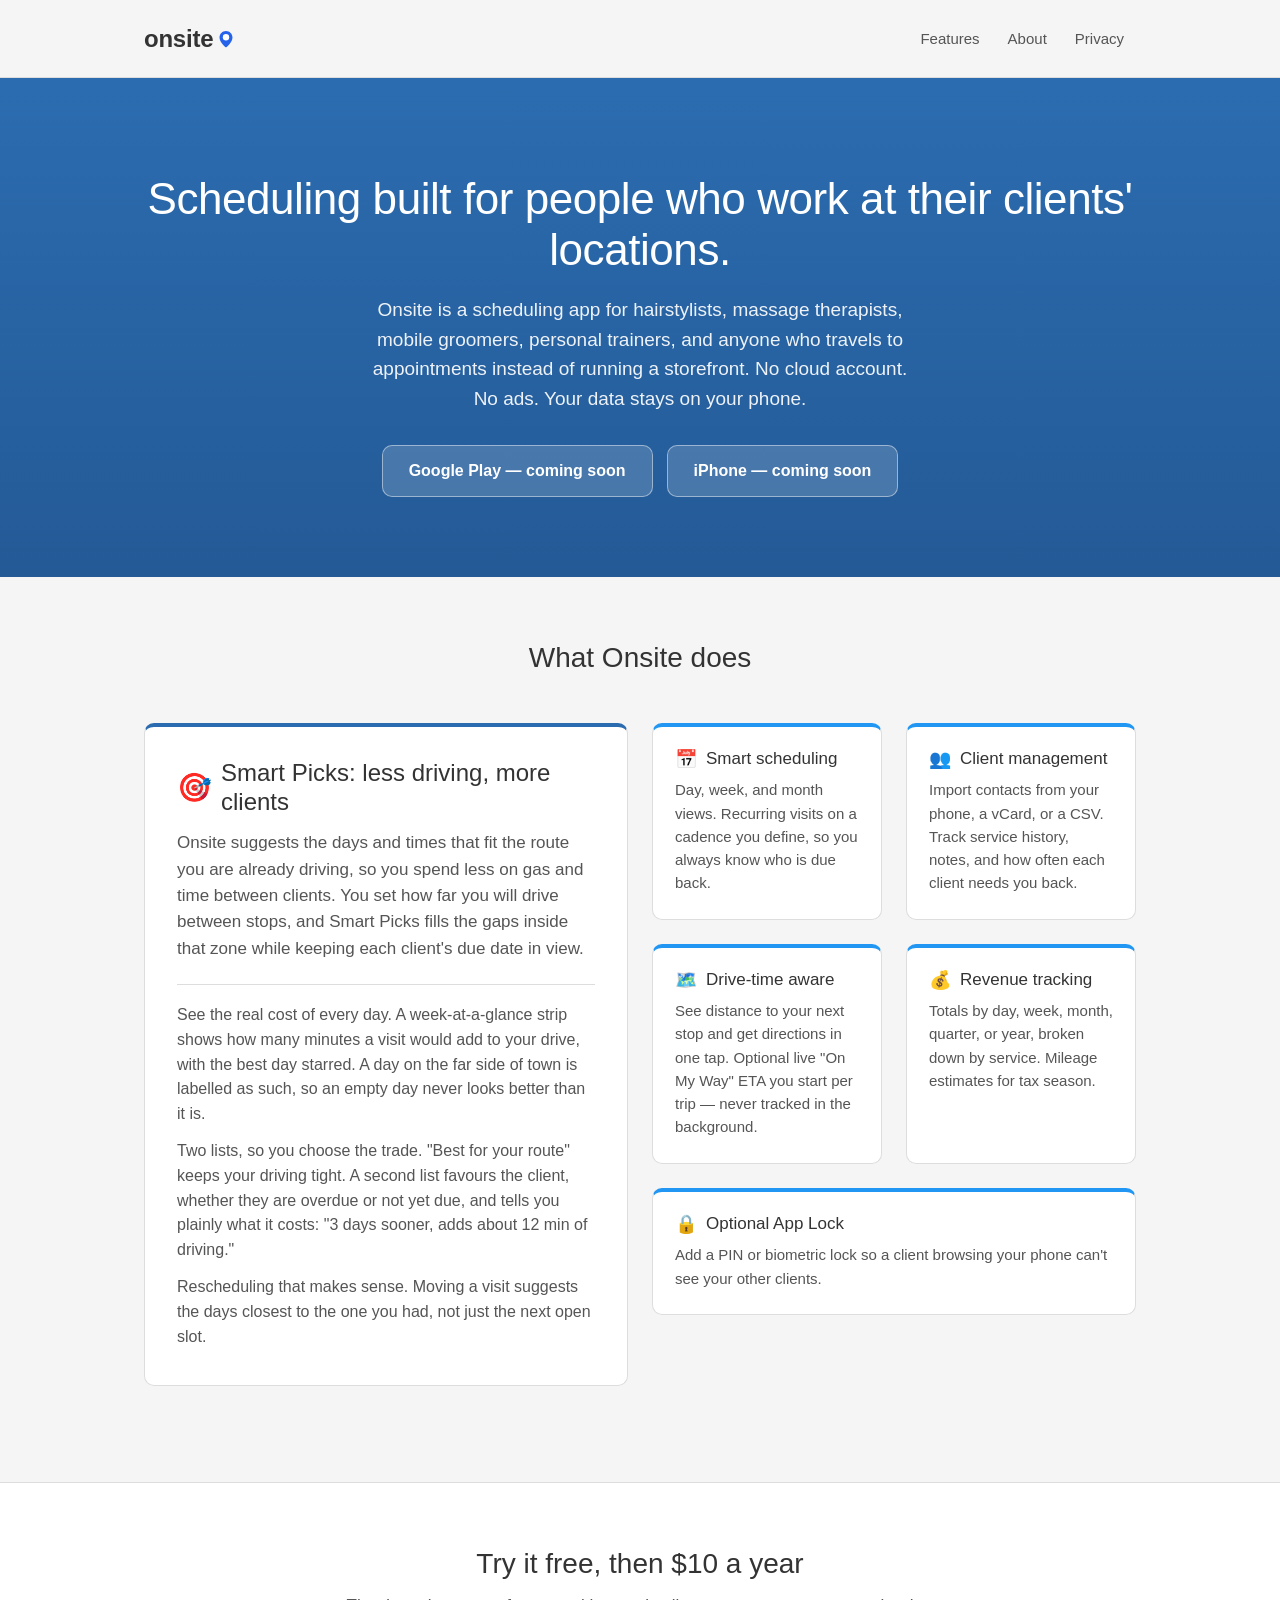
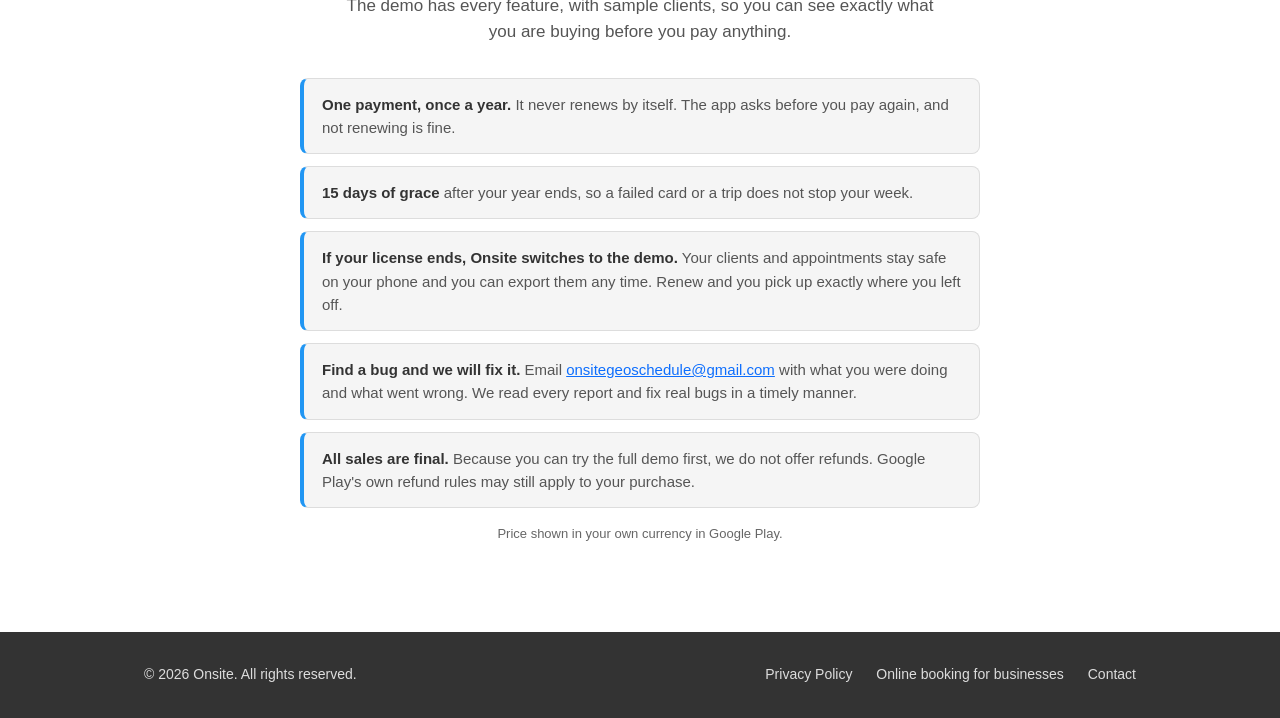
==== commit a09032b8: "Add files via upload added about us" ====
--- a/index.html
+++ b/index.html
@@ -1,123 +1,125 @@
-<!doctype html>
-<html lang="en">
-<head>
-<meta charset="utf-8">
-<meta name="viewport" content="width=device-width, initial-scale=1">
-<title>Onsite — Scheduling for mobile service pros</title>
-<meta name="description" content="Onsite is a scheduling app for mobile service professionals — hairstylists, massage therapists, groomers, trainers. No cloud account, no ads, your data stays on your phone.">
-<link rel="stylesheet" href="https://cdn.jsdelivr.net/npm/bootstrap@5.3.3/dist/css/bootstrap.min.css" integrity="sha384-QWTKZyjpPEjISv5WaRU9OFeRpok6YctnYmDr5pNlyT2bRjXh0JMhjY6hW+ALEwIH" crossorigin="anonymous">
-<link rel="stylesheet" href="style.css">
-</head>
-<body>
-
-<header class="site">
-  <div class="wrap site-header-inner">
-    <a class="logo" href="index.html">
-      <span class="logo-word">onsite</span>
-      <svg class="logo-pin" viewBox="0 0 180 180" fill="none" aria-hidden="true">
-        <path d="M90 24C60.7 24 37 47.7 37 77c0 39.4 45.3 76 50.6 80.1a3.8 3.8 0 0 0 4.8 0C97.7 153 143 116.4 143 77c0-29.3-23.7-53-53-53Z" fill="#2563eb"/>
-        <circle cx="90" cy="76" r="26" fill="#ffffff"/>
-      </svg>
-    </a>
-    <nav class="site-nav nav nav-pills" aria-label="Site">
-      <a class="nav-link" href="#features">Features</a>
-      <a class="nav-link" href="privacy.html">Privacy</a>
-    </nav>
-  </div>
-</header>
-
-<section class="hero">
-  <div class="wrap">
-    <h1>Scheduling built for people who work at their clients' locations.</h1>
-    <p class="lede">
-      Onsite is a scheduling app for hairstylists, massage therapists, mobile groomers,
-      personal trainers, and anyone who travels to appointments instead of running a
-      storefront. No cloud account. No ads. Your data stays on your phone.
-    </p>
-    <div class="platform-row">
-      <span class="btn disabled">Google Play — coming soon</span>
-      <span class="btn disabled">iPhone — coming soon</span>
-    </div>
-  </div>
-</section>
-
-<section class="features" id="features">
-  <div class="wrap">
-    <h2>What Onsite does</h2>
-    <div class="row g-4">
-      <div class="col-lg-6">
-          <div class="feature-card lead h-100">
-              <h3><span class="feature-icon">🎯</span> Smart Picks: less driving, more clients</h3>
-              <p>Onsite suggests the days and times that fit the route you are already driving, so you spend less on gas and time between clients. You set how far you will drive between stops, and Smart Picks fills the gaps inside that zone while keeping each client's due date in view.</p>
-              <ul class="lead-points">
-                <li><strong>See the real cost of every day.</strong> A week-at-a-glance strip shows how many minutes a visit would add to your drive, with the best day starred. A day on the far side of town is labelled as such, so an empty day never looks better than it is.</li>
-                <li><strong>Two lists, so you choose the trade.</strong> "Best for your route" keeps your driving tight. A second list favours the client, whether they are overdue or not yet due, and tells you plainly what it costs: "3 days sooner, adds about 12 min of driving."</li>
-                <li><strong>Rescheduling that makes sense.</strong> Moving a visit suggests the days closest to the one you had, not just the next open slot.</li>
-              </ul>
-          </div>
-      </div>
-      <div class="col-lg-6">
-        <div class="row g-4">
-          <div class="col-sm-6">
-              <div class="feature-card h-100">
-                  <h3><span class="feature-icon">📅</span> Smart scheduling</h3>
-                  <p>Day, week, and month views. Recurring visits on a cadence you define, so you always know who is due back.</p>
-              </div>
-          </div>
-          <div class="col-sm-6">
-              <div class="feature-card h-100">
-                  <h3><span class="feature-icon">👥</span> Client management</h3>
-                  <p>Import contacts from your phone, a vCard, or a CSV. Track service history, notes, and how often each client needs you back.</p>
-              </div>
-          </div>
-          <div class="col-sm-6">
-              <div class="feature-card h-100">
-                  <h3><span class="feature-icon">🗺️</span> Drive-time aware</h3>
-                  <p>See distance to your next stop and get directions in one tap. Optional live "On My Way" ETA you start per trip — never tracked in the background.</p>
-              </div>
-          </div>
-          <div class="col-sm-6">
-              <div class="feature-card h-100">
-                  <h3><span class="feature-icon">💰</span> Revenue tracking</h3>
-                  <p>Totals by day, week, month, quarter, or year, broken down by service. Mileage estimates for tax season.</p>
-              </div>
-          </div>
-          <div class="col-12">
-              <div class="feature-card h-100">
-                  <h3><span class="feature-icon">🔒</span> Optional App Lock</h3>
-                  <p>Add a PIN or biometric lock so a client browsing your phone can't see your other clients.</p>
-              </div>
-          </div>
-        </div>
-      </div>
-    </div>
-  </div>
-</section>
-
-<section class="pricing" id="pricing">
-  <div class="wrap">
-    <h2>Try it free, then $10 a year</h2>
-    <p class="pricing-lede">The demo has every feature, with sample clients, so you can see exactly what you are buying before you pay anything.</p>
-    <ul class="pricing-list">
-      <li><strong>One payment, once a year.</strong> It never renews by itself. The app asks before you pay again, and not renewing is fine.</li>
-      <li><strong>15 days of grace</strong> after your year ends, so a failed card or a trip does not stop your week.</li>
-      <li><strong>If your license ends, Onsite switches to the demo.</strong> Your clients and appointments stay safe on your phone and you can export them any time. Renew and you pick up exactly where you left off.</li>
-      <li><strong>Find a bug and we will fix it.</strong> Email <a href="mailto:onsitegeoschedule@gmail.com">onsitegeoschedule@gmail.com</a> with what you were doing and what went wrong. We read every report and fix real bugs in a timely manner.</li>
-      <li><strong>All sales are final.</strong> Because you can try the full demo first, we do not offer refunds. Google Play's own refund rules may still apply to your purchase.</li>
-    </ul>
-    <p class="pricing-note">Price shown in your own currency in Google Play.</p>
-  </div>
-</section>
-
-<footer class="site">
-  <div class="wrap site-footer-inner">
-    <span>© 2026 Onsite. All rights reserved.</span>
-    <nav>
-      <a href="privacy.html">Privacy Policy</a>
-      <a href="mailto:onsitegeoschedule@gmail.com">Contact</a>
-    </nav>
-  </div>
-</footer>
-
-</body>
-</html>
+<!doctype html>
+<html lang="en">
+<head>
+<meta charset="utf-8">
+<meta name="viewport" content="width=device-width, initial-scale=1">
+<title>Onsite — Scheduling for mobile service pros</title>
+<meta name="description" content="Onsite is a scheduling app for mobile service professionals — hairstylists, massage therapists, groomers, trainers. No cloud account, no ads, your data stays on your phone.">
+<link rel="stylesheet" href="https://cdn.jsdelivr.net/npm/bootstrap@5.3.3/dist/css/bootstrap.min.css" integrity="sha384-QWTKZyjpPEjISv5WaRU9OFeRpok6YctnYmDr5pNlyT2bRjXh0JMhjY6hW+ALEwIH" crossorigin="anonymous">
+<link rel="stylesheet" href="style.css">
+</head>
+<body>
+
+<header class="site">
+  <div class="wrap site-header-inner">
+    <a class="logo" href="index.html">
+      <span class="logo-word">onsite</span>
+      <svg class="logo-pin" viewBox="0 0 180 180" fill="none" aria-hidden="true">
+        <path d="M90 24C60.7 24 37 47.7 37 77c0 39.4 45.3 76 50.6 80.1a3.8 3.8 0 0 0 4.8 0C97.7 153 143 116.4 143 77c0-29.3-23.7-53-53-53Z" fill="#2563eb"/>
+        <circle cx="90" cy="76" r="26" fill="#ffffff"/>
+      </svg>
+    </a>
+    <nav class="site-nav nav nav-pills" aria-label="Site">
+      <a class="nav-link" href="#features">Features</a>
+      <a class="nav-link" href="about.html">About</a>
+      <a class="nav-link" href="privacy.html">Privacy</a>
+    </nav>
+  </div>
+</header>
+
+<section class="hero">
+  <div class="wrap">
+    <h1>Scheduling built for people who work at their clients' locations.</h1>
+    <p class="lede">
+      Onsite is a scheduling app for hairstylists, massage therapists, mobile groomers,
+      personal trainers, and anyone who travels to appointments instead of running a
+      storefront. No cloud account. No ads. Your data stays on your phone.
+    </p>
+    <div class="platform-row">
+      <span class="btn disabled">Google Play — coming soon</span>
+      <span class="btn disabled">iPhone — coming soon</span>
+    </div>
+  </div>
+</section>
+
+<section class="features" id="features">
+  <div class="wrap">
+    <h2>What Onsite does</h2>
+    <div class="row g-4">
+      <div class="col-lg-6">
+          <div class="feature-card lead h-100">
+              <h3><span class="feature-icon">🎯</span> Smart Picks: less driving, more clients</h3>
+              <p>Onsite suggests the days and times that fit the route you are already driving, so you spend less on gas and time between clients. You set how far you will drive between stops, and Smart Picks fills the gaps inside that zone while keeping each client's due date in view.</p>
+              <ul class="lead-points">
+                <li><strong>See the real cost of every day.</strong> A week-at-a-glance strip shows how many minutes a visit would add to your drive, with the best day starred. A day on the far side of town is labelled as such, so an empty day never looks better than it is.</li>
+                <li><strong>Two lists, so you choose the trade.</strong> "Best for your route" keeps your driving tight. A second list favours the client, whether they are overdue or not yet due, and tells you plainly what it costs: "3 days sooner, adds about 12 min of driving."</li>
+                <li><strong>Rescheduling that makes sense.</strong> Moving a visit suggests the days closest to the one you had, not just the next open slot.</li>
+              </ul>
+          </div>
+      </div>
+      <div class="col-lg-6">
+        <div class="row g-4">
+          <div class="col-sm-6">
+              <div class="feature-card h-100">
+                  <h3><span class="feature-icon">📅</span> Smart scheduling</h3>
+                  <p>Day, week, and month views. Recurring visits on a cadence you define, so you always know who is due back.</p>
+              </div>
+          </div>
+          <div class="col-sm-6">
+              <div class="feature-card h-100">
+                  <h3><span class="feature-icon">👥</span> Client management</h3>
+                  <p>Import contacts from your phone, a vCard, or a CSV. Track service history, notes, and how often each client needs you back.</p>
+              </div>
+          </div>
+          <div class="col-sm-6">
+              <div class="feature-card h-100">
+                  <h3><span class="feature-icon">🗺️</span> Drive-time aware</h3>
+                  <p>See distance to your next stop and get directions in one tap. Optional live "On My Way" ETA you start per trip — never tracked in the background.</p>
+              </div>
+          </div>
+          <div class="col-sm-6">
+              <div class="feature-card h-100">
+                  <h3><span class="feature-icon">💰</span> Revenue tracking</h3>
+                  <p>Totals by day, week, month, quarter, or year, broken down by service. Mileage estimates for tax season.</p>
+              </div>
+          </div>
+          <div class="col-12">
+              <div class="feature-card h-100">
+                  <h3><span class="feature-icon">🔒</span> Optional App Lock</h3>
+                  <p>Add a PIN or biometric lock so a client browsing your phone can't see your other clients.</p>
+              </div>
+          </div>
+        </div>
+      </div>
+    </div>
+  </div>
+</section>
+
+<section class="pricing" id="pricing">
+  <div class="wrap">
+    <h2>Try it free, then $10 a year</h2>
+    <p class="pricing-lede">The demo has every feature, with sample clients, so you can see exactly what you are buying before you pay anything.</p>
+    <ul class="pricing-list">
+      <li><strong>One payment, once a year.</strong> It never renews by itself. The app asks before you pay again, and not renewing is fine.</li>
+      <li><strong>15 days of grace</strong> after your year ends, so a failed card or a trip does not stop your week.</li>
+      <li><strong>If your license ends, Onsite switches to the demo.</strong> Your clients and appointments stay safe on your phone and you can export them any time. Renew and you pick up exactly where you left off.</li>
+      <li><strong>Find a bug and we will fix it.</strong> Email <a href="mailto:onsitegeoschedule@gmail.com">onsitegeoschedule@gmail.com</a> with what you were doing and what went wrong. We read every report and fix real bugs in a timely manner.</li>
+      <li><strong>All sales are final.</strong> Because you can try the full demo first, we do not offer refunds. Google Play's own refund rules may still apply to your purchase.</li>
+    </ul>
+    <p class="pricing-note">Price shown in your own currency in Google Play.</p>
+  </div>
+</section>
+
+<footer class="site">
+  <div class="wrap site-footer-inner">
+    <span>© 2026 Onsite. All rights reserved.</span>
+    <nav>
+      <a href="privacy.html">Privacy Policy</a>
+      <a href="online-booking.html">Online booking for businesses</a>
+      <a href="mailto:onsitegeoschedule@gmail.com">Contact</a>
+    </nav>
+  </div>
+</footer>
+
+</body>
+</html>
--- a/style.css
+++ b/style.css
@@ -1,373 +1,413 @@
-/* The app's palette (see docs/APP_COLORS.md). */
-:root {
-  --accent: #2196f3;      /* primary blue: buttons, accents */
-  --accent-deep: #2b6cb0; /* secondary blue: hero (white text passes contrast here) */
-  --brand: #2563eb;       /* the pin mark only */
-  --ink: #333333;
-  --ink-soft: #555555;
-  --muted: #666666;
-  --line: #dddddd;
-  --bg: #ffffff;
-  --bg-soft: #f5f5f5;     /* the app's header gray */
-}
-
-* {
-  box-sizing: border-box;
-}
-
-html {
-  scroll-behavior: smooth;
-}
-
-body {
-  margin: 0;
-  background: var(--bg);
-  color: var(--ink);
-  font-family: -apple-system, BlinkMacSystemFont, "Segoe UI", Arial, sans-serif;
-  line-height: 1.55;
-}
-
-.wrap {
-  max-width: 1040px;
-  margin: 0 auto;
-  padding: 0 24px;
-}
-
-/* Header / logo lockup */
-header.site {
-  background: var(--bg-soft);
-  border-bottom: 1px solid var(--line);
-}
-
-.site-header-inner {
-  display: flex;
-  align-items: center;
-  justify-content: space-between;
-  padding: 20px 24px; /* keep .wrap's side gutter */
-}
-
-.logo {
-  display: flex;
-  align-items: center;
-  gap: 2px;
-  text-decoration: none;
-}
-
-.logo-word {
-  font-size: 24px;
-  font-weight: 700;
-  letter-spacing: -0.01em;
-  color: var(--ink);
-}
-
-.logo-pin {
-  width: 22px;
-  height: 22px;
-  flex-shrink: 0;
-}
-
-/* Nav: Bootstrap pills, themed. The current page gets the filled pill. */
-.site-nav {
-  gap: 4px;
-  flex-wrap: nowrap;
-}
-
-.site-nav .nav-link {
-  color: var(--ink-soft);
-  font-size: 15px;
-  padding: 6px 12px;
-  border-radius: 999px;
-}
-
-.site-nav .nav-link:hover {
-  color: var(--ink);
-  background: #e9e9e9;
-}
-
-.site-nav .nav-link.active {
-  background: var(--accent-deep);
-  color: #ffffff;
-}
-
-@media (max-width: 480px) {
-  .site-nav .nav-link {
-    font-size: 14px;
-    padding: 6px 9px;
-  }
-}
-
-/* Hero */
-.hero {
-  padding: 96px 0 80px;
-  text-align: center;
-  background: linear-gradient(180deg, #2b6cb0 0%, #245a96 100%);
-  color: #ffffff;
-}
-
-.hero h1 {
-  font-size: 44px;
-  line-height: 1.15;
-  letter-spacing: -0.01em;
-  margin: 0 0 20px;
-}
-
-.hero p.lede {
-  font-size: 19px;
-  color: #ffffff;
-  opacity: 0.92;
-  max-width: 560px;
-  margin: 0 auto 32px;
-}
-
-.badge {
-  display: inline-flex;
-  align-items: center;
-  gap: 8px;
-  background: rgba(255, 255, 255, 0.16);
-  border: 1px solid rgba(255, 255, 255, 0.4);
-  color: #ffffff;
-  font-size: 13px;
-  font-weight: 500;
-  padding: 7px 14px;
-  border-radius: 999px;
-  margin-bottom: 28px;
-}
-
-.badge .dot {
-  width: 6px;
-  height: 6px;
-  border-radius: 50%;
-  background: #ffffff;
-}
-
-.platform-row {
-  display: flex;
-  justify-content: center;
-  gap: 14px;
-  flex-wrap: wrap;
-}
-
-.btn {
-  display: inline-block;
-  background: var(--accent);
-  color: #ffffff;
-  font-weight: 600;
-  font-size: 16px;
-  padding: 13px 26px;
-  border-radius: 10px;
-  text-decoration: none;
-}
-
-.btn.disabled {
-  background: rgba(255, 255, 255, 0.16);
-  color: #ffffff;
-  border: 1px solid rgba(255, 255, 255, 0.45);
-  cursor: default;
-  opacity: 1; /* Bootstrap fades .btn.disabled to .65 */
-}
-
-/* Features */
-.features {
-  padding: 64px 0 96px;
-  background: var(--bg-soft);
-}
-
-.features h2 {
-  text-align: center;
-  font-size: 28px;
-  margin: 0 0 48px;
-}
-
-.feature-card {
-  background: #ffffff;
-  border: 1px solid var(--line);
-  border-top: 4px solid var(--accent);
-  border-radius: 10px;
-  padding: 22px 22px 24px;
-}
-
-/* The lead feature (Smart Picks) is the highlight: taller, larger type, deeper blue. */
-.feature-card.lead {
-  border-top-color: var(--accent-deep);
-  padding: 32px 32px 36px;
-}
-
-.feature-card.lead h3 {
-  font-size: 24px;
-  margin-bottom: 14px;
-}
-
-.feature-card.lead .feature-icon {
-  font-size: 28px;
-}
-
-.feature-card.lead p {
-  font-size: 17px;
-}
-
-.feature-card.lead .lead-points {
-  list-style: none;
-  margin: 22px 0 0;
-  padding: 18px 0 0;
-  border-top: 1px solid var(--line);
-  font-size: 16px;
-  color: var(--ink-soft);
-}
-
-.feature-card.lead .lead-points li {
-  margin-bottom: 12px;
-}
-
-.feature-card.lead .lead-points li:last-child {
-  margin-bottom: 0;
-}
-
-.feature-card h3 {
-  font-size: 17px;
-  margin: 0 0 8px;
-  display: flex;
-  align-items: center;
-  gap: 9px;
-}
-
-.feature-card p {
-  font-size: 15px;
-  color: var(--ink-soft);
-  margin: 0;
-}
-
-.feature-icon {
-  font-size: 18px;
-}
-
-/* Footer */
-footer.site {
-  background: #333333;
-  padding: 32px 0;
-}
-
-.site-footer-inner {
-  display: flex;
-  align-items: center;
-  justify-content: space-between;
-  flex-wrap: wrap;
-  gap: 16px;
-  font-size: 14px;
-  color: #dddddd;
-}
-
-.site-footer-inner a {
-  color: #dddddd;
-  margin-left: 20px;
-  text-decoration: none;
-}
-
-.site-footer-inner a:hover {
-  color: #ffffff;
-}
-
-/* Policy page */
-.policy {
-  padding: 56px 24px 96px; /* keep .wrap's side gutter */
-  max-width: 760px;
-  margin: 0 auto;
-}
-
-.policy h1 {
-  font-size: 32px;
-  margin-bottom: 4px;
-}
-
-.policy .updated {
-  color: var(--muted);
-  font-size: 14px;
-  margin-bottom: 40px;
-}
-
-.policy h2 {
-  font-size: 20px;
-  margin-top: 40px;
-}
-
-.policy table {
-  width: 100%;
-  border-collapse: collapse;
-  margin: 16px 0;
-  font-size: 14.5px;
-}
-
-.policy th,
-.policy td {
-  text-align: left;
-  padding: 10px 12px;
-  border-bottom: 1px solid var(--line);
-  vertical-align: top;
-}
-
-.policy th {
-  color: var(--muted);
-  font-weight: 600;
-}
-
-.policy a {
-  color: var(--accent);
-}
-
-@media (max-width: 560px) {
-  .hero h1 {
-    font-size: 32px;
-  }
-  .hero p.lede {
-    font-size: 17px;
-  }
-}
-
-/* Pricing */
-.pricing {
-  padding: 64px 0 72px;
-  background: #ffffff;
-  border-top: 1px solid var(--line);
-}
-
-.pricing h2 {
-  text-align: center;
-  font-size: 28px;
-  margin: 0 0 12px;
-}
-
-.pricing-lede {
-  text-align: center;
-  color: var(--ink-soft);
-  max-width: 600px;
-  margin: 0 auto 32px;
-  font-size: 17px;
-}
-
-.pricing-list {
-  max-width: 680px;
-  margin: 0 auto;
-  padding: 0;
-  list-style: none;
-}
-
-.pricing-list li {
-  background: var(--bg-soft);
-  border: 1px solid var(--line);
-  border-left: 4px solid var(--accent);
-  border-radius: 8px;
-  padding: 14px 18px;
-  margin-bottom: 12px;
-  color: var(--ink-soft);
-  font-size: 15px;
-}
-
-.pricing-list strong {
-  color: var(--ink);
-}
-
-.pricing-note {
-  text-align: center;
-  color: var(--muted);
-  font-size: 13px;
-  margin-top: 16px;
-}
+/* The app's palette (see docs/APP_COLORS.md). */
+:root {
+  --accent: #2196f3;      /* primary blue: buttons, accents */
+  --accent-deep: #2b6cb0; /* secondary blue: hero (white text passes contrast here) */
+  --brand: #2563eb;       /* the pin mark only */
+  --ink: #333333;
+  --ink-soft: #555555;
+  --muted: #666666;
+  --line: #dddddd;
+  --bg: #ffffff;
+  --bg-soft: #f5f5f5;     /* the app's header gray */
+}
+
+* {
+  box-sizing: border-box;
+}
+
+html {
+  scroll-behavior: smooth;
+}
+
+body {
+  margin: 0;
+  background: var(--bg);
+  color: var(--ink);
+  font-family: -apple-system, BlinkMacSystemFont, "Segoe UI", Arial, sans-serif;
+  line-height: 1.55;
+  /* Short pages: keep the footer at the bottom of the window. */
+  min-height: 100vh;
+  display: flex;
+  flex-direction: column;
+}
+
+.wrap {
+  max-width: 1040px;
+  margin: 0 auto;
+  padding: 0 24px;
+}
+
+/* Header / logo lockup */
+header.site {
+  background: var(--bg-soft);
+  border-bottom: 1px solid var(--line);
+}
+
+.site-header-inner {
+  display: flex;
+  align-items: center;
+  justify-content: space-between;
+  padding: 20px 24px; /* keep .wrap's side gutter */
+}
+
+.logo {
+  display: flex;
+  align-items: center;
+  gap: 2px;
+  text-decoration: none;
+}
+
+.logo-word {
+  font-size: 24px;
+  font-weight: 700;
+  letter-spacing: -0.01em;
+  color: var(--ink);
+}
+
+.logo-pin {
+  width: 22px;
+  height: 22px;
+  flex-shrink: 0;
+}
+
+/* Nav: Bootstrap pills, themed. The current page gets the filled pill. */
+.site-nav {
+  gap: 4px;
+  flex-wrap: nowrap;
+}
+
+.site-nav .nav-link {
+  color: var(--ink-soft);
+  font-size: 15px;
+  padding: 6px 12px;
+  border-radius: 999px;
+}
+
+.site-nav .nav-link:hover {
+  color: var(--ink);
+  background: #e9e9e9;
+}
+
+.site-nav .nav-link.active {
+  background: var(--accent-deep);
+  color: #ffffff;
+}
+
+@media (max-width: 480px) {
+  .site-nav .nav-link {
+    font-size: 14px;
+    padding: 6px 9px;
+  }
+}
+
+/* Hero */
+.hero {
+  padding: 96px 0 80px;
+  text-align: center;
+  background: linear-gradient(180deg, #2b6cb0 0%, #245a96 100%);
+  color: #ffffff;
+}
+
+.hero h1 {
+  font-size: 44px;
+  line-height: 1.15;
+  letter-spacing: -0.01em;
+  margin: 0 0 20px;
+}
+
+.hero p.lede {
+  font-size: 19px;
+  color: #ffffff;
+  opacity: 0.92;
+  max-width: 560px;
+  margin: 0 auto 32px;
+}
+
+.badge {
+  display: inline-flex;
+  align-items: center;
+  gap: 8px;
+  background: rgba(255, 255, 255, 0.16);
+  border: 1px solid rgba(255, 255, 255, 0.4);
+  color: #ffffff;
+  font-size: 13px;
+  font-weight: 500;
+  padding: 7px 14px;
+  border-radius: 999px;
+  margin-bottom: 28px;
+}
+
+.badge .dot {
+  width: 6px;
+  height: 6px;
+  border-radius: 50%;
+  background: #ffffff;
+}
+
+.platform-row {
+  display: flex;
+  justify-content: center;
+  gap: 14px;
+  flex-wrap: wrap;
+}
+
+.btn {
+  display: inline-block;
+  background: var(--accent);
+  color: #ffffff;
+  font-weight: 600;
+  font-size: 16px;
+  padding: 13px 26px;
+  border-radius: 10px;
+  text-decoration: none;
+}
+
+.btn.disabled {
+  background: rgba(255, 255, 255, 0.16);
+  color: #ffffff;
+  border: 1px solid rgba(255, 255, 255, 0.45);
+  cursor: default;
+  opacity: 1; /* Bootstrap fades .btn.disabled to .65 */
+}
+
+/* Features */
+.features {
+  padding: 64px 0 96px;
+  background: var(--bg-soft);
+}
+
+.features h2 {
+  text-align: center;
+  font-size: 28px;
+  margin: 0 0 48px;
+}
+
+.feature-card {
+  background: #ffffff;
+  border: 1px solid var(--line);
+  border-top: 4px solid var(--accent);
+  border-radius: 10px;
+  padding: 22px 22px 24px;
+}
+
+/* The lead feature (Smart Picks) is the highlight: taller, larger type, deeper blue. */
+.feature-card.lead {
+  border-top-color: var(--accent-deep);
+  padding: 32px 32px 36px;
+}
+
+.feature-card.lead h3 {
+  font-size: 24px;
+  margin-bottom: 14px;
+}
+
+.feature-card.lead .feature-icon {
+  font-size: 28px;
+}
+
+.feature-card.lead p {
+  font-size: 17px;
+}
+
+.feature-card.lead .lead-points {
+  list-style: none;
+  margin: 22px 0 0;
+  padding: 18px 0 0;
+  border-top: 1px solid var(--line);
+  font-size: 16px;
+  color: var(--ink-soft);
+}
+
+.feature-card.lead .lead-points li {
+  margin-bottom: 12px;
+}
+
+.feature-card.lead .lead-points li:last-child {
+  margin-bottom: 0;
+}
+
+.feature-card h3 {
+  font-size: 17px;
+  margin: 0 0 8px;
+  display: flex;
+  align-items: center;
+  gap: 9px;
+}
+
+.feature-card p {
+  font-size: 15px;
+  color: var(--ink-soft);
+  margin: 0;
+}
+
+.feature-icon {
+  font-size: 18px;
+}
+
+/* Footer */
+footer.site {
+  margin-top: auto;
+  background: #333333;
+  padding: 32px 0;
+}
+
+.site-footer-inner {
+  display: flex;
+  align-items: center;
+  justify-content: space-between;
+  flex-wrap: wrap;
+  gap: 16px;
+  font-size: 14px;
+  color: #dddddd;
+}
+
+.site-footer-inner a {
+  color: #dddddd;
+  margin-left: 20px;
+  text-decoration: none;
+}
+
+.site-footer-inner a:hover {
+  color: #ffffff;
+}
+
+/* Policy page */
+.policy {
+  padding: 56px 24px 96px; /* keep .wrap's side gutter */
+  max-width: 760px;
+  margin: 0 auto;
+}
+
+.policy h1 {
+  font-size: 32px;
+  margin-bottom: 4px;
+}
+
+.policy .updated {
+  color: var(--muted);
+  font-size: 14px;
+  margin-bottom: 40px;
+}
+
+.policy h2 {
+  font-size: 20px;
+  margin-top: 40px;
+}
+
+.policy table {
+  width: 100%;
+  border-collapse: collapse;
+  margin: 16px 0;
+  font-size: 14.5px;
+}
+
+.policy th,
+.policy td {
+  text-align: left;
+  padding: 10px 12px;
+  border-bottom: 1px solid var(--line);
+  vertical-align: top;
+}
+
+.policy th {
+  color: var(--muted);
+  font-weight: 600;
+}
+
+.policy a {
+  color: var(--accent);
+}
+
+@media (max-width: 560px) {
+  .hero h1 {
+    font-size: 32px;
+  }
+  .hero p.lede {
+    font-size: 17px;
+  }
+}
+
+/* About */
+.about {
+  padding: 64px 0 96px;
+}
+
+.about-narrow {
+  max-width: 760px;
+}
+
+.about h1 {
+  text-align: center;
+  font-size: 32px;
+  margin: 0 0 36px;
+}
+
+.about h3 {
+  font-size: 19px;
+  margin: 0 0 10px;
+}
+
+.about-list {
+  padding-left: 20px;
+  color: var(--ink-soft);
+  font-size: 16px;
+}
+
+.about-list li {
+  margin-bottom: 8px;
+}
+
+.about p {
+  color: var(--ink-soft);
+  font-size: 16px;
+}
+
+/* Pricing */
+.pricing {
+  padding: 64px 0 72px;
+  background: #ffffff;
+  border-top: 1px solid var(--line);
+}
+
+.pricing h2 {
+  text-align: center;
+  font-size: 28px;
+  margin: 0 0 12px;
+}
+
+.pricing-lede {
+  text-align: center;
+  color: var(--ink-soft);
+  max-width: 600px;
+  margin: 0 auto 32px;
+  font-size: 17px;
+}
+
+.pricing-list {
+  max-width: 680px;
+  margin: 0 auto;
+  padding: 0;
+  list-style: none;
+}
+
+.pricing-list li {
+  background: var(--bg-soft);
+  border: 1px solid var(--line);
+  border-left: 4px solid var(--accent);
+  border-radius: 8px;
+  padding: 14px 18px;
+  margin-bottom: 12px;
+  color: var(--ink-soft);
+  font-size: 15px;
+}
+
+.pricing-list strong {
+  color: var(--ink);
+}
+
+.pricing-note {
+  text-align: center;
+  color: var(--muted);
+  font-size: 13px;
+  margin-top: 16px;
+}
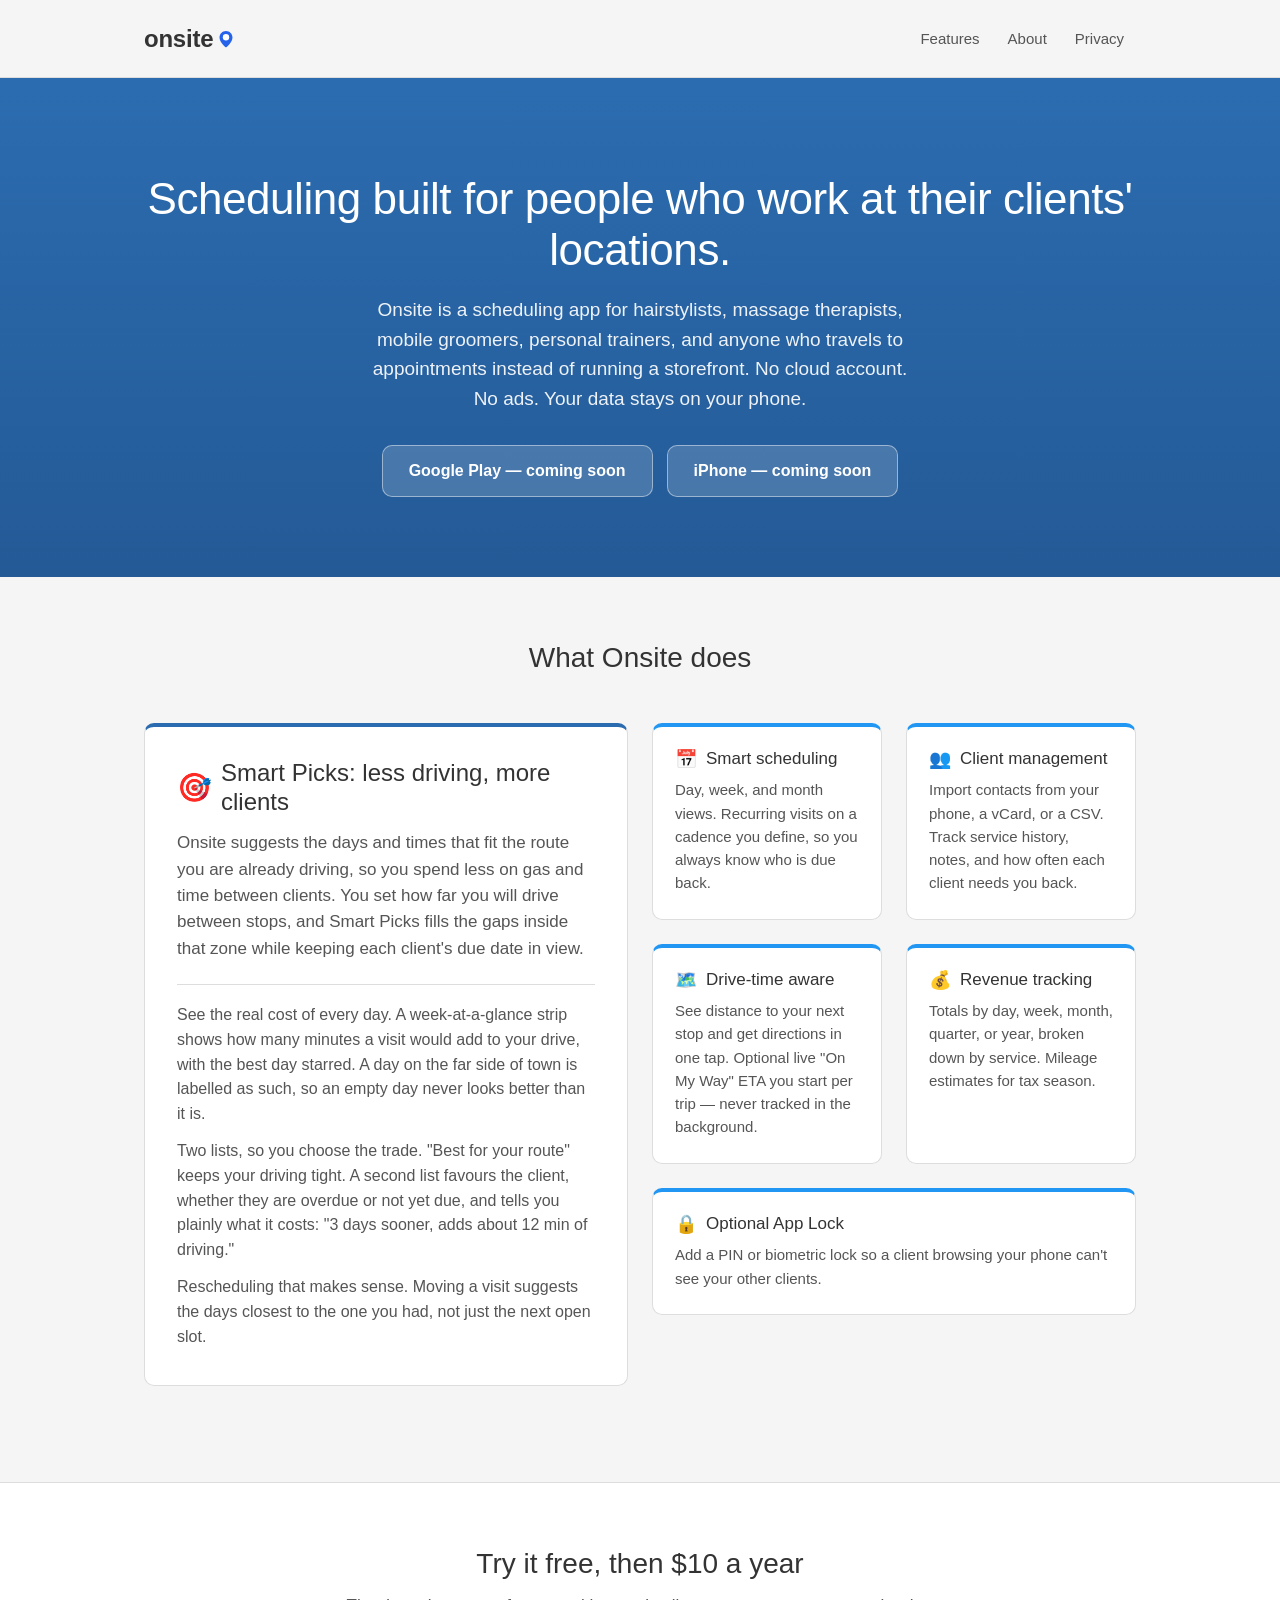
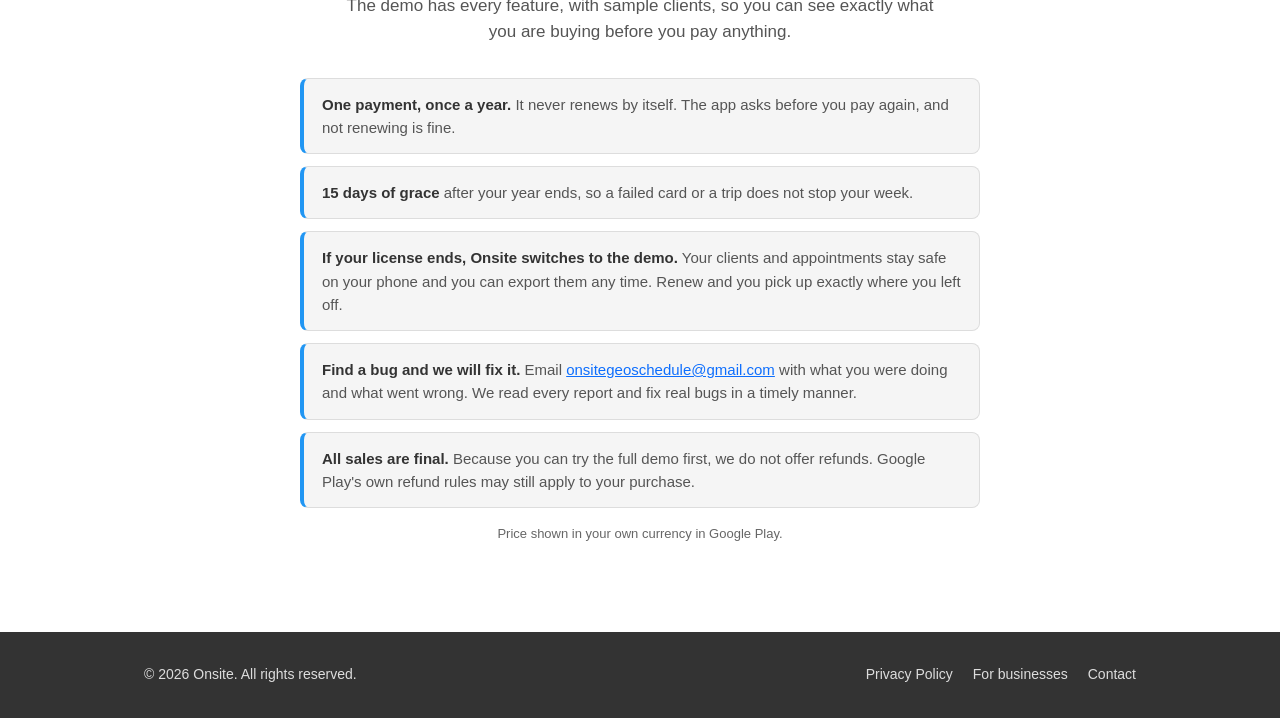
==== commit ef8a4b58: "Add files via upload footer fix" ====
--- a/index.html
+++ b/index.html
@@ -1,125 +1,125 @@
-<!doctype html>
-<html lang="en">
-<head>
-<meta charset="utf-8">
-<meta name="viewport" content="width=device-width, initial-scale=1">
-<title>Onsite — Scheduling for mobile service pros</title>
-<meta name="description" content="Onsite is a scheduling app for mobile service professionals — hairstylists, massage therapists, groomers, trainers. No cloud account, no ads, your data stays on your phone.">
-<link rel="stylesheet" href="https://cdn.jsdelivr.net/npm/bootstrap@5.3.3/dist/css/bootstrap.min.css" integrity="sha384-QWTKZyjpPEjISv5WaRU9OFeRpok6YctnYmDr5pNlyT2bRjXh0JMhjY6hW+ALEwIH" crossorigin="anonymous">
-<link rel="stylesheet" href="style.css">
-</head>
-<body>
-
-<header class="site">
-  <div class="wrap site-header-inner">
-    <a class="logo" href="index.html">
-      <span class="logo-word">onsite</span>
-      <svg class="logo-pin" viewBox="0 0 180 180" fill="none" aria-hidden="true">
-        <path d="M90 24C60.7 24 37 47.7 37 77c0 39.4 45.3 76 50.6 80.1a3.8 3.8 0 0 0 4.8 0C97.7 153 143 116.4 143 77c0-29.3-23.7-53-53-53Z" fill="#2563eb"/>
-        <circle cx="90" cy="76" r="26" fill="#ffffff"/>
-      </svg>
-    </a>
-    <nav class="site-nav nav nav-pills" aria-label="Site">
-      <a class="nav-link" href="#features">Features</a>
-      <a class="nav-link" href="about.html">About</a>
-      <a class="nav-link" href="privacy.html">Privacy</a>
-    </nav>
-  </div>
-</header>
-
-<section class="hero">
-  <div class="wrap">
-    <h1>Scheduling built for people who work at their clients' locations.</h1>
-    <p class="lede">
-      Onsite is a scheduling app for hairstylists, massage therapists, mobile groomers,
-      personal trainers, and anyone who travels to appointments instead of running a
-      storefront. No cloud account. No ads. Your data stays on your phone.
-    </p>
-    <div class="platform-row">
-      <span class="btn disabled">Google Play — coming soon</span>
-      <span class="btn disabled">iPhone — coming soon</span>
-    </div>
-  </div>
-</section>
-
-<section class="features" id="features">
-  <div class="wrap">
-    <h2>What Onsite does</h2>
-    <div class="row g-4">
-      <div class="col-lg-6">
-          <div class="feature-card lead h-100">
-              <h3><span class="feature-icon">🎯</span> Smart Picks: less driving, more clients</h3>
-              <p>Onsite suggests the days and times that fit the route you are already driving, so you spend less on gas and time between clients. You set how far you will drive between stops, and Smart Picks fills the gaps inside that zone while keeping each client's due date in view.</p>
-              <ul class="lead-points">
-                <li><strong>See the real cost of every day.</strong> A week-at-a-glance strip shows how many minutes a visit would add to your drive, with the best day starred. A day on the far side of town is labelled as such, so an empty day never looks better than it is.</li>
-                <li><strong>Two lists, so you choose the trade.</strong> "Best for your route" keeps your driving tight. A second list favours the client, whether they are overdue or not yet due, and tells you plainly what it costs: "3 days sooner, adds about 12 min of driving."</li>
-                <li><strong>Rescheduling that makes sense.</strong> Moving a visit suggests the days closest to the one you had, not just the next open slot.</li>
-              </ul>
-          </div>
-      </div>
-      <div class="col-lg-6">
-        <div class="row g-4">
-          <div class="col-sm-6">
-              <div class="feature-card h-100">
-                  <h3><span class="feature-icon">📅</span> Smart scheduling</h3>
-                  <p>Day, week, and month views. Recurring visits on a cadence you define, so you always know who is due back.</p>
-              </div>
-          </div>
-          <div class="col-sm-6">
-              <div class="feature-card h-100">
-                  <h3><span class="feature-icon">👥</span> Client management</h3>
-                  <p>Import contacts from your phone, a vCard, or a CSV. Track service history, notes, and how often each client needs you back.</p>
-              </div>
-          </div>
-          <div class="col-sm-6">
-              <div class="feature-card h-100">
-                  <h3><span class="feature-icon">🗺️</span> Drive-time aware</h3>
-                  <p>See distance to your next stop and get directions in one tap. Optional live "On My Way" ETA you start per trip — never tracked in the background.</p>
-              </div>
-          </div>
-          <div class="col-sm-6">
-              <div class="feature-card h-100">
-                  <h3><span class="feature-icon">💰</span> Revenue tracking</h3>
-                  <p>Totals by day, week, month, quarter, or year, broken down by service. Mileage estimates for tax season.</p>
-              </div>
-          </div>
-          <div class="col-12">
-              <div class="feature-card h-100">
-                  <h3><span class="feature-icon">🔒</span> Optional App Lock</h3>
-                  <p>Add a PIN or biometric lock so a client browsing your phone can't see your other clients.</p>
-              </div>
-          </div>
-        </div>
-      </div>
-    </div>
-  </div>
-</section>
-
-<section class="pricing" id="pricing">
-  <div class="wrap">
-    <h2>Try it free, then $10 a year</h2>
-    <p class="pricing-lede">The demo has every feature, with sample clients, so you can see exactly what you are buying before you pay anything.</p>
-    <ul class="pricing-list">
-      <li><strong>One payment, once a year.</strong> It never renews by itself. The app asks before you pay again, and not renewing is fine.</li>
-      <li><strong>15 days of grace</strong> after your year ends, so a failed card or a trip does not stop your week.</li>
-      <li><strong>If your license ends, Onsite switches to the demo.</strong> Your clients and appointments stay safe on your phone and you can export them any time. Renew and you pick up exactly where you left off.</li>
-      <li><strong>Find a bug and we will fix it.</strong> Email <a href="mailto:onsitegeoschedule@gmail.com">onsitegeoschedule@gmail.com</a> with what you were doing and what went wrong. We read every report and fix real bugs in a timely manner.</li>
-      <li><strong>All sales are final.</strong> Because you can try the full demo first, we do not offer refunds. Google Play's own refund rules may still apply to your purchase.</li>
-    </ul>
-    <p class="pricing-note">Price shown in your own currency in Google Play.</p>
-  </div>
-</section>
-
-<footer class="site">
-  <div class="wrap site-footer-inner">
-    <span>© 2026 Onsite. All rights reserved.</span>
-    <nav>
-      <a href="privacy.html">Privacy Policy</a>
-      <a href="online-booking.html">Online booking for businesses</a>
-      <a href="mailto:onsitegeoschedule@gmail.com">Contact</a>
-    </nav>
-  </div>
-</footer>
-
-</body>
-</html>
+<!doctype html>
+<html lang="en">
+<head>
+<meta charset="utf-8">
+<meta name="viewport" content="width=device-width, initial-scale=1">
+<title>Onsite — Scheduling for mobile service pros</title>
+<meta name="description" content="Onsite is a scheduling app for mobile service professionals — hairstylists, massage therapists, groomers, trainers. No cloud account, no ads, your data stays on your phone.">
+<link rel="stylesheet" href="https://cdn.jsdelivr.net/npm/bootstrap@5.3.3/dist/css/bootstrap.min.css" integrity="sha384-QWTKZyjpPEjISv5WaRU9OFeRpok6YctnYmDr5pNlyT2bRjXh0JMhjY6hW+ALEwIH" crossorigin="anonymous">
+<link rel="stylesheet" href="style.css">
+</head>
+<body>
+
+<header class="site">
+  <div class="wrap site-header-inner">
+    <a class="logo" href="index.html">
+      <span class="logo-word">onsite</span>
+      <svg class="logo-pin" viewBox="0 0 180 180" fill="none" aria-hidden="true">
+        <path d="M90 24C60.7 24 37 47.7 37 77c0 39.4 45.3 76 50.6 80.1a3.8 3.8 0 0 0 4.8 0C97.7 153 143 116.4 143 77c0-29.3-23.7-53-53-53Z" fill="#2563eb"/>
+        <circle cx="90" cy="76" r="26" fill="#ffffff"/>
+      </svg>
+    </a>
+    <nav class="site-nav nav nav-pills" aria-label="Site">
+      <a class="nav-link" href="#features">Features</a>
+      <a class="nav-link" href="about.html">About</a>
+      <a class="nav-link" href="privacy.html">Privacy</a>
+    </nav>
+  </div>
+</header>
+
+<section class="hero">
+  <div class="wrap">
+    <h1>Scheduling built for people who work at their clients' locations.</h1>
+    <p class="lede">
+      Onsite is a scheduling app for hairstylists, massage therapists, mobile groomers,
+      personal trainers, and anyone who travels to appointments instead of running a
+      storefront. No cloud account. No ads. Your data stays on your phone.
+    </p>
+    <div class="platform-row">
+      <span class="btn disabled">Google Play — coming soon</span>
+      <span class="btn disabled">iPhone — coming soon</span>
+    </div>
+  </div>
+</section>
+
+<section class="features" id="features">
+  <div class="wrap">
+    <h2>What Onsite does</h2>
+    <div class="row g-4">
+      <div class="col-lg-6">
+          <div class="feature-card lead h-100">
+              <h3><span class="feature-icon">🎯</span> Smart Picks: less driving, more clients</h3>
+              <p>Onsite suggests the days and times that fit the route you are already driving, so you spend less on gas and time between clients. You set how far you will drive between stops, and Smart Picks fills the gaps inside that zone while keeping each client's due date in view.</p>
+              <ul class="lead-points">
+                <li><strong>See the real cost of every day.</strong> A week-at-a-glance strip shows how many minutes a visit would add to your drive, with the best day starred. A day on the far side of town is labelled as such, so an empty day never looks better than it is.</li>
+                <li><strong>Two lists, so you choose the trade.</strong> "Best for your route" keeps your driving tight. A second list favours the client, whether they are overdue or not yet due, and tells you plainly what it costs: "3 days sooner, adds about 12 min of driving."</li>
+                <li><strong>Rescheduling that makes sense.</strong> Moving a visit suggests the days closest to the one you had, not just the next open slot.</li>
+              </ul>
+          </div>
+      </div>
+      <div class="col-lg-6">
+        <div class="row g-4">
+          <div class="col-sm-6">
+              <div class="feature-card h-100">
+                  <h3><span class="feature-icon">📅</span> Smart scheduling</h3>
+                  <p>Day, week, and month views. Recurring visits on a cadence you define, so you always know who is due back.</p>
+              </div>
+          </div>
+          <div class="col-sm-6">
+              <div class="feature-card h-100">
+                  <h3><span class="feature-icon">👥</span> Client management</h3>
+                  <p>Import contacts from your phone, a vCard, or a CSV. Track service history, notes, and how often each client needs you back.</p>
+              </div>
+          </div>
+          <div class="col-sm-6">
+              <div class="feature-card h-100">
+                  <h3><span class="feature-icon">🗺️</span> Drive-time aware</h3>
+                  <p>See distance to your next stop and get directions in one tap. Optional live "On My Way" ETA you start per trip — never tracked in the background.</p>
+              </div>
+          </div>
+          <div class="col-sm-6">
+              <div class="feature-card h-100">
+                  <h3><span class="feature-icon">💰</span> Revenue tracking</h3>
+                  <p>Totals by day, week, month, quarter, or year, broken down by service. Mileage estimates for tax season.</p>
+              </div>
+          </div>
+          <div class="col-12">
+              <div class="feature-card h-100">
+                  <h3><span class="feature-icon">🔒</span> Optional App Lock</h3>
+                  <p>Add a PIN or biometric lock so a client browsing your phone can't see your other clients.</p>
+              </div>
+          </div>
+        </div>
+      </div>
+    </div>
+  </div>
+</section>
+
+<section class="pricing" id="pricing">
+  <div class="wrap">
+    <h2>Try it free, then $10 a year</h2>
+    <p class="pricing-lede">The demo has every feature, with sample clients, so you can see exactly what you are buying before you pay anything.</p>
+    <ul class="pricing-list">
+      <li><strong>One payment, once a year.</strong> It never renews by itself. The app asks before you pay again, and not renewing is fine.</li>
+      <li><strong>15 days of grace</strong> after your year ends, so a failed card or a trip does not stop your week.</li>
+      <li><strong>If your license ends, Onsite switches to the demo.</strong> Your clients and appointments stay safe on your phone and you can export them any time. Renew and you pick up exactly where you left off.</li>
+      <li><strong>Find a bug and we will fix it.</strong> Email <a href="mailto:onsitegeoschedule@gmail.com">onsitegeoschedule@gmail.com</a> with what you were doing and what went wrong. We read every report and fix real bugs in a timely manner.</li>
+      <li><strong>All sales are final.</strong> Because you can try the full demo first, we do not offer refunds. Google Play's own refund rules may still apply to your purchase.</li>
+    </ul>
+    <p class="pricing-note">Price shown in your own currency in Google Play.</p>
+  </div>
+</section>
+
+<footer class="site">
+  <div class="wrap site-footer-inner">
+    <span>© 2026 Onsite. All rights reserved.</span>
+    <nav>
+      <a href="privacy.html">Privacy Policy</a>
+      <a href="online-booking.html">For businesses</a>
+      <a href="mailto:onsitegeoschedule@gmail.com">Contact</a>
+    </nav>
+  </div>
+</footer>
+
+</body>
+</html>
--- a/style.css
+++ b/style.css
@@ -27,6 +27,7 @@
   line-height: 1.55;
   /* Short pages: keep the footer at the bottom of the window. */
   min-height: 100vh;
+  min-height: 100dvh; /* iOS: 100vh includes the collapsing toolbar */
   display: flex;
   flex-direction: column;
 }
@@ -261,9 +262,14 @@
   color: #dddddd;
 }
 
+.site-footer-inner nav {
+  display: flex;
+  flex-wrap: wrap;
+  gap: 8px 20px;
+}
+
 .site-footer-inner a {
   color: #dddddd;
-  margin-left: 20px;
   text-decoration: none;
 }
 
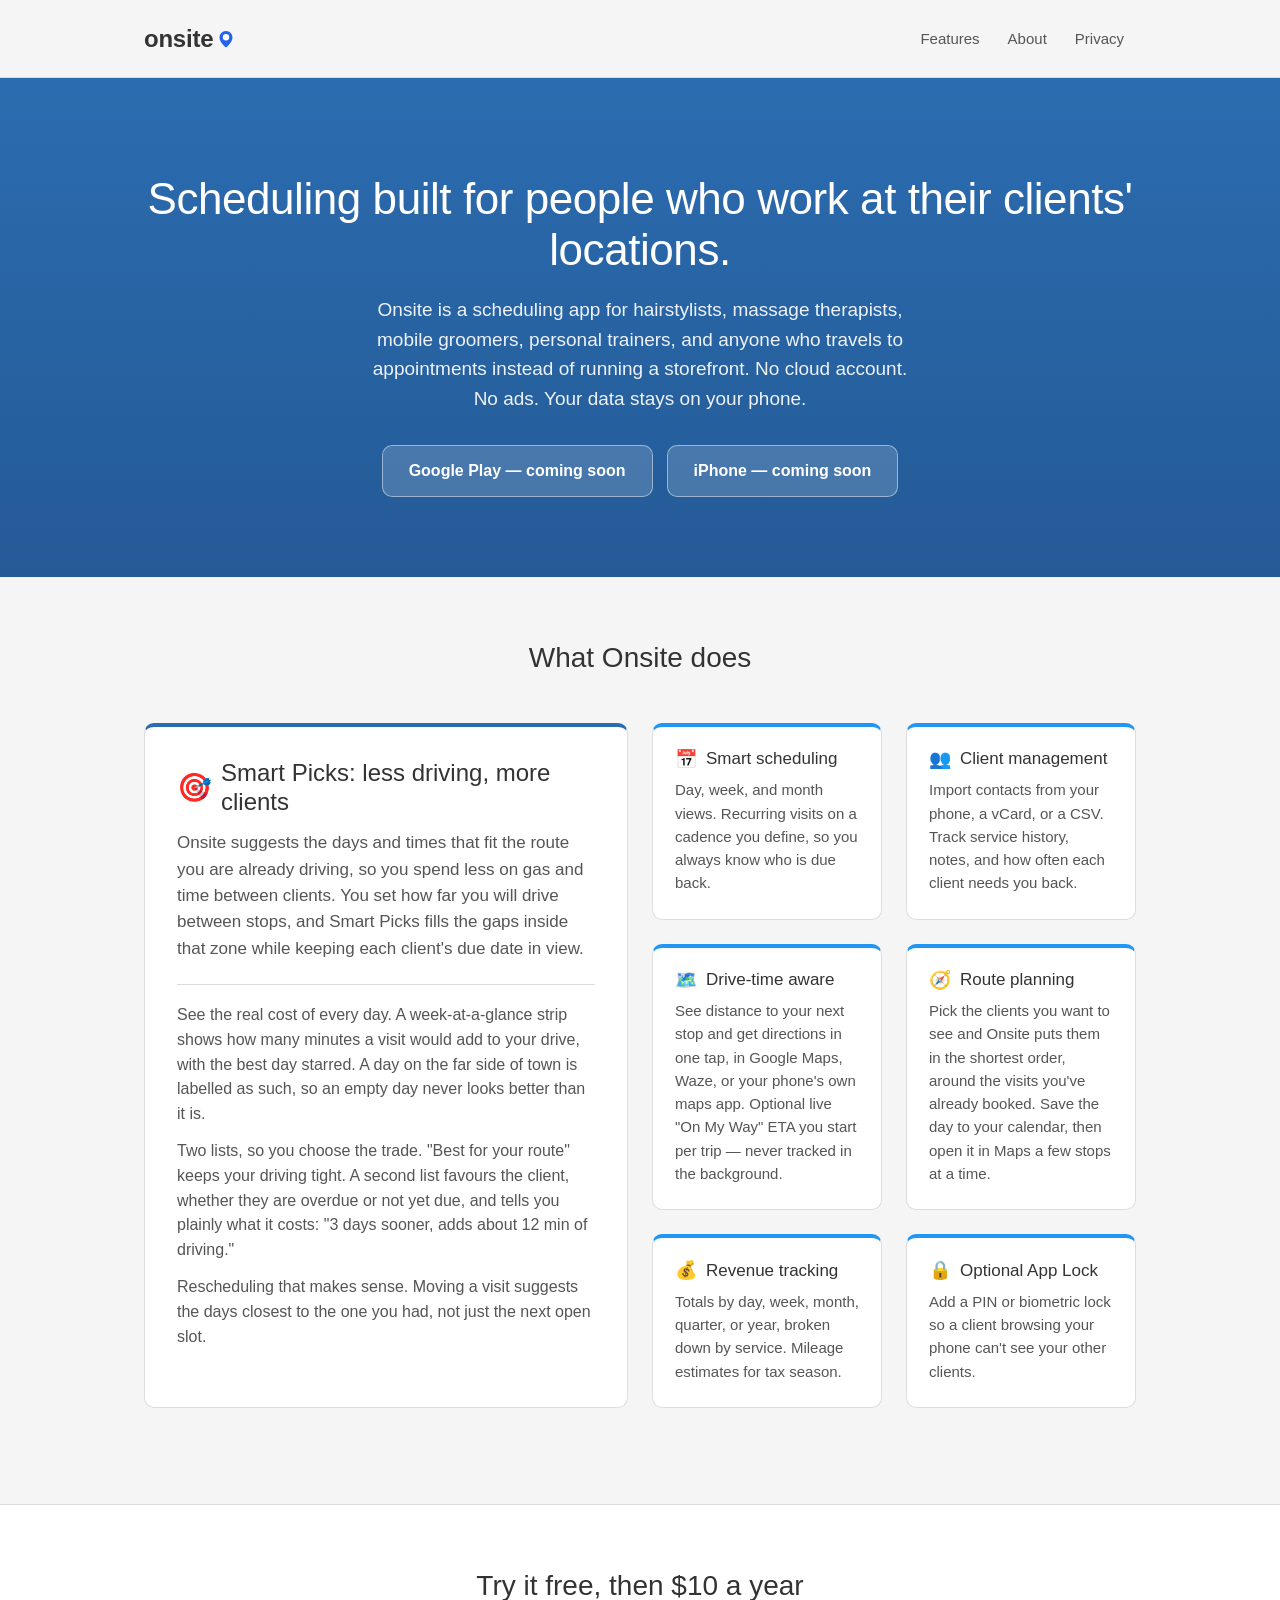
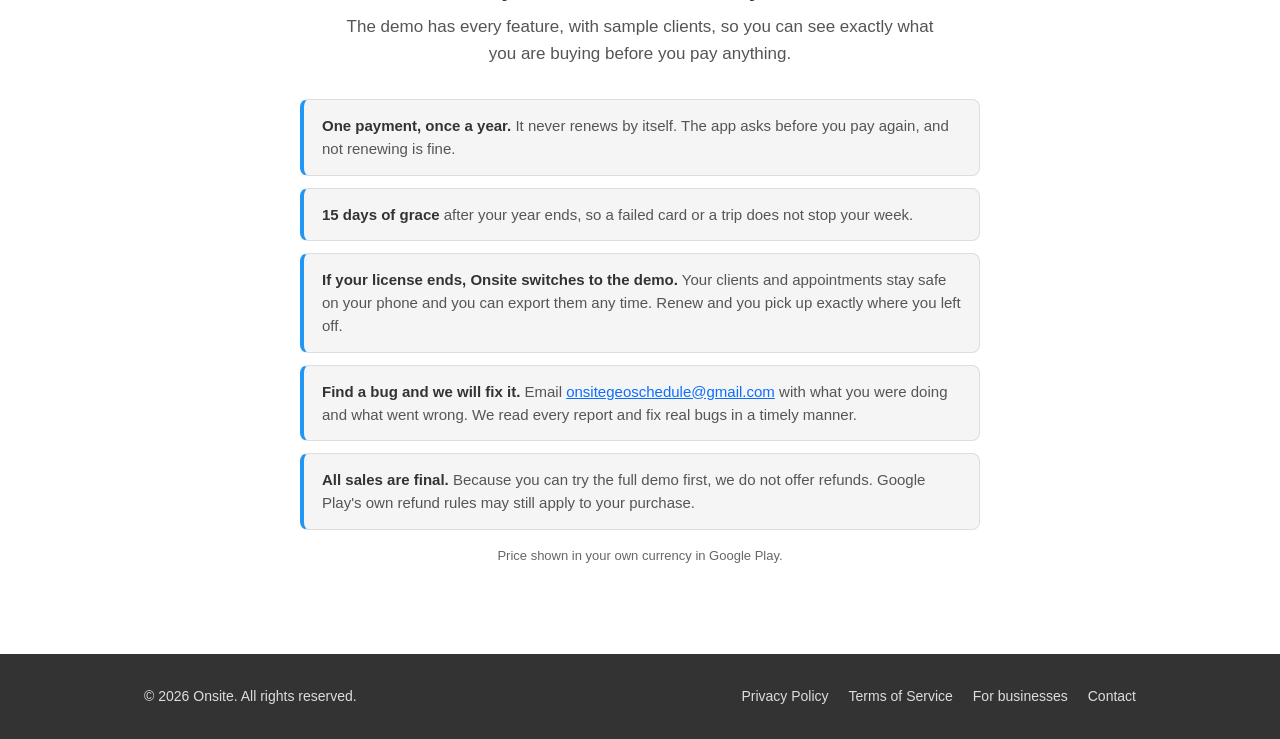
==== commit 037be5ac: "ver 1.19" ====
--- a/index.html
+++ b/index.html
@@ -1,125 +1,132 @@
-<!doctype html>
-<html lang="en">
-<head>
-<meta charset="utf-8">
-<meta name="viewport" content="width=device-width, initial-scale=1">
-<title>Onsite — Scheduling for mobile service pros</title>
-<meta name="description" content="Onsite is a scheduling app for mobile service professionals — hairstylists, massage therapists, groomers, trainers. No cloud account, no ads, your data stays on your phone.">
-<link rel="stylesheet" href="https://cdn.jsdelivr.net/npm/bootstrap@5.3.3/dist/css/bootstrap.min.css" integrity="sha384-QWTKZyjpPEjISv5WaRU9OFeRpok6YctnYmDr5pNlyT2bRjXh0JMhjY6hW+ALEwIH" crossorigin="anonymous">
-<link rel="stylesheet" href="style.css">
-</head>
-<body>
-
-<header class="site">
-  <div class="wrap site-header-inner">
-    <a class="logo" href="index.html">
-      <span class="logo-word">onsite</span>
-      <svg class="logo-pin" viewBox="0 0 180 180" fill="none" aria-hidden="true">
-        <path d="M90 24C60.7 24 37 47.7 37 77c0 39.4 45.3 76 50.6 80.1a3.8 3.8 0 0 0 4.8 0C97.7 153 143 116.4 143 77c0-29.3-23.7-53-53-53Z" fill="#2563eb"/>
-        <circle cx="90" cy="76" r="26" fill="#ffffff"/>
-      </svg>
-    </a>
-    <nav class="site-nav nav nav-pills" aria-label="Site">
-      <a class="nav-link" href="#features">Features</a>
-      <a class="nav-link" href="about.html">About</a>
-      <a class="nav-link" href="privacy.html">Privacy</a>
-    </nav>
-  </div>
-</header>
-
-<section class="hero">
-  <div class="wrap">
-    <h1>Scheduling built for people who work at their clients' locations.</h1>
-    <p class="lede">
-      Onsite is a scheduling app for hairstylists, massage therapists, mobile groomers,
-      personal trainers, and anyone who travels to appointments instead of running a
-      storefront. No cloud account. No ads. Your data stays on your phone.
-    </p>
-    <div class="platform-row">
-      <span class="btn disabled">Google Play — coming soon</span>
-      <span class="btn disabled">iPhone — coming soon</span>
-    </div>
-  </div>
-</section>
-
-<section class="features" id="features">
-  <div class="wrap">
-    <h2>What Onsite does</h2>
-    <div class="row g-4">
-      <div class="col-lg-6">
-          <div class="feature-card lead h-100">
-              <h3><span class="feature-icon">🎯</span> Smart Picks: less driving, more clients</h3>
-              <p>Onsite suggests the days and times that fit the route you are already driving, so you spend less on gas and time between clients. You set how far you will drive between stops, and Smart Picks fills the gaps inside that zone while keeping each client's due date in view.</p>
-              <ul class="lead-points">
-                <li><strong>See the real cost of every day.</strong> A week-at-a-glance strip shows how many minutes a visit would add to your drive, with the best day starred. A day on the far side of town is labelled as such, so an empty day never looks better than it is.</li>
-                <li><strong>Two lists, so you choose the trade.</strong> "Best for your route" keeps your driving tight. A second list favours the client, whether they are overdue or not yet due, and tells you plainly what it costs: "3 days sooner, adds about 12 min of driving."</li>
-                <li><strong>Rescheduling that makes sense.</strong> Moving a visit suggests the days closest to the one you had, not just the next open slot.</li>
-              </ul>
-          </div>
-      </div>
-      <div class="col-lg-6">
-        <div class="row g-4">
-          <div class="col-sm-6">
-              <div class="feature-card h-100">
-                  <h3><span class="feature-icon">📅</span> Smart scheduling</h3>
-                  <p>Day, week, and month views. Recurring visits on a cadence you define, so you always know who is due back.</p>
-              </div>
-          </div>
-          <div class="col-sm-6">
-              <div class="feature-card h-100">
-                  <h3><span class="feature-icon">👥</span> Client management</h3>
-                  <p>Import contacts from your phone, a vCard, or a CSV. Track service history, notes, and how often each client needs you back.</p>
-              </div>
-          </div>
-          <div class="col-sm-6">
-              <div class="feature-card h-100">
-                  <h3><span class="feature-icon">🗺️</span> Drive-time aware</h3>
-                  <p>See distance to your next stop and get directions in one tap. Optional live "On My Way" ETA you start per trip — never tracked in the background.</p>
-              </div>
-          </div>
-          <div class="col-sm-6">
-              <div class="feature-card h-100">
-                  <h3><span class="feature-icon">💰</span> Revenue tracking</h3>
-                  <p>Totals by day, week, month, quarter, or year, broken down by service. Mileage estimates for tax season.</p>
-              </div>
-          </div>
-          <div class="col-12">
-              <div class="feature-card h-100">
-                  <h3><span class="feature-icon">🔒</span> Optional App Lock</h3>
-                  <p>Add a PIN or biometric lock so a client browsing your phone can't see your other clients.</p>
-              </div>
-          </div>
-        </div>
-      </div>
-    </div>
-  </div>
-</section>
-
-<section class="pricing" id="pricing">
-  <div class="wrap">
-    <h2>Try it free, then $10 a year</h2>
-    <p class="pricing-lede">The demo has every feature, with sample clients, so you can see exactly what you are buying before you pay anything.</p>
-    <ul class="pricing-list">
-      <li><strong>One payment, once a year.</strong> It never renews by itself. The app asks before you pay again, and not renewing is fine.</li>
-      <li><strong>15 days of grace</strong> after your year ends, so a failed card or a trip does not stop your week.</li>
-      <li><strong>If your license ends, Onsite switches to the demo.</strong> Your clients and appointments stay safe on your phone and you can export them any time. Renew and you pick up exactly where you left off.</li>
-      <li><strong>Find a bug and we will fix it.</strong> Email <a href="mailto:onsitegeoschedule@gmail.com">onsitegeoschedule@gmail.com</a> with what you were doing and what went wrong. We read every report and fix real bugs in a timely manner.</li>
-      <li><strong>All sales are final.</strong> Because you can try the full demo first, we do not offer refunds. Google Play's own refund rules may still apply to your purchase.</li>
-    </ul>
-    <p class="pricing-note">Price shown in your own currency in Google Play.</p>
-  </div>
-</section>
-
-<footer class="site">
-  <div class="wrap site-footer-inner">
-    <span>© 2026 Onsite. All rights reserved.</span>
-    <nav>
-      <a href="privacy.html">Privacy Policy</a>
-      <a href="online-booking.html">For businesses</a>
-      <a href="mailto:onsitegeoschedule@gmail.com">Contact</a>
-    </nav>
-  </div>
-</footer>
-
-</body>
-</html>
+<!doctype html>
+<html lang="en">
+<head>
+<meta charset="utf-8">
+<meta name="viewport" content="width=device-width, initial-scale=1">
+<title>Onsite — Scheduling for mobile service pros</title>
+<meta name="description" content="Onsite is a scheduling app for mobile service professionals — hairstylists, massage therapists, groomers, trainers. No cloud account, no ads, your data stays on your phone.">
+<link rel="stylesheet" href="https://cdn.jsdelivr.net/npm/bootstrap@5.3.3/dist/css/bootstrap.min.css" integrity="sha384-QWTKZyjpPEjISv5WaRU9OFeRpok6YctnYmDr5pNlyT2bRjXh0JMhjY6hW+ALEwIH" crossorigin="anonymous">
+<link rel="stylesheet" href="style.css">
+</head>
+<body>
+
+<header class="site">
+  <div class="wrap site-header-inner">
+    <a class="logo" href="index.html">
+      <span class="logo-word">onsite</span>
+      <svg class="logo-pin" viewBox="0 0 180 180" fill="none" aria-hidden="true">
+        <path d="M90 24C60.7 24 37 47.7 37 77c0 39.4 45.3 76 50.6 80.1a3.8 3.8 0 0 0 4.8 0C97.7 153 143 116.4 143 77c0-29.3-23.7-53-53-53Z" fill="#2563eb"/>
+        <circle cx="90" cy="76" r="26" fill="#ffffff"/>
+      </svg>
+    </a>
+    <nav class="site-nav nav nav-pills" aria-label="Site">
+      <a class="nav-link" href="#features">Features</a>
+      <a class="nav-link" href="about.html">About</a>
+      <a class="nav-link" href="privacy.html">Privacy</a>
+    </nav>
+  </div>
+</header>
+
+<section class="hero">
+  <div class="wrap">
+    <h1>Scheduling built for people who work at their clients' locations.</h1>
+    <p class="lede">
+      Onsite is a scheduling app for hairstylists, massage therapists, mobile groomers,
+      personal trainers, and anyone who travels to appointments instead of running a
+      storefront. No cloud account. No ads. Your data stays on your phone.
+    </p>
+    <div class="platform-row">
+      <span class="btn disabled">Google Play — coming soon</span>
+      <span class="btn disabled">iPhone — coming soon</span>
+    </div>
+  </div>
+</section>
+
+<section class="features" id="features">
+  <div class="wrap">
+    <h2>What Onsite does</h2>
+    <div class="row g-4">
+      <div class="col-lg-6">
+          <div class="feature-card lead h-100">
+              <h3><span class="feature-icon">🎯</span> Smart Picks: less driving, more clients</h3>
+              <p>Onsite suggests the days and times that fit the route you are already driving, so you spend less on gas and time between clients. You set how far you will drive between stops, and Smart Picks fills the gaps inside that zone while keeping each client's due date in view.</p>
+              <ul class="lead-points">
+                <li><strong>See the real cost of every day.</strong> A week-at-a-glance strip shows how many minutes a visit would add to your drive, with the best day starred. A day on the far side of town is labelled as such, so an empty day never looks better than it is.</li>
+                <li><strong>Two lists, so you choose the trade.</strong> "Best for your route" keeps your driving tight. A second list favours the client, whether they are overdue or not yet due, and tells you plainly what it costs: "3 days sooner, adds about 12 min of driving."</li>
+                <li><strong>Rescheduling that makes sense.</strong> Moving a visit suggests the days closest to the one you had, not just the next open slot.</li>
+              </ul>
+          </div>
+      </div>
+      <div class="col-lg-6">
+        <div class="row g-4">
+          <div class="col-sm-6">
+              <div class="feature-card h-100">
+                  <h3><span class="feature-icon">📅</span> Smart scheduling</h3>
+                  <p>Day, week, and month views. Recurring visits on a cadence you define, so you always know who is due back.</p>
+              </div>
+          </div>
+          <div class="col-sm-6">
+              <div class="feature-card h-100">
+                  <h3><span class="feature-icon">👥</span> Client management</h3>
+                  <p>Import contacts from your phone, a vCard, or a CSV. Track service history, notes, and how often each client needs you back.</p>
+              </div>
+          </div>
+          <div class="col-sm-6">
+              <div class="feature-card h-100">
+                  <h3><span class="feature-icon">🗺️</span> Drive-time aware</h3>
+                  <p>See distance to your next stop and get directions in one tap, in Google Maps, Waze, or your phone's own maps app. Optional live "On My Way" ETA you start per trip — never tracked in the background.</p>
+              </div>
+          </div>
+          <div class="col-sm-6">
+              <div class="feature-card h-100">
+                  <h3><span class="feature-icon">🧭</span> Route planning</h3>
+                  <p>Pick the clients you want to see and Onsite puts them in the shortest order, around the visits you've already booked. Save the day to your calendar, then open it in Maps a few stops at a time.</p>
+              </div>
+          </div>
+          <div class="col-sm-6">
+              <div class="feature-card h-100">
+                  <h3><span class="feature-icon">💰</span> Revenue tracking</h3>
+                  <p>Totals by day, week, month, quarter, or year, broken down by service. Mileage estimates for tax season.</p>
+              </div>
+          </div>
+          <div class="col-sm-6">
+              <div class="feature-card h-100">
+                  <h3><span class="feature-icon">🔒</span> Optional App Lock</h3>
+                  <p>Add a PIN or biometric lock so a client browsing your phone can't see your other clients.</p>
+              </div>
+          </div>
+        </div>
+      </div>
+    </div>
+  </div>
+</section>
+
+<section class="pricing" id="pricing">
+  <div class="wrap">
+    <h2>Try it free, then $10 a year</h2>
+    <p class="pricing-lede">The demo has every feature, with sample clients, so you can see exactly what you are buying before you pay anything.</p>
+    <ul class="pricing-list">
+      <li><strong>One payment, once a year.</strong> It never renews by itself. The app asks before you pay again, and not renewing is fine.</li>
+      <li><strong>15 days of grace</strong> after your year ends, so a failed card or a trip does not stop your week.</li>
+      <li><strong>If your license ends, Onsite switches to the demo.</strong> Your clients and appointments stay safe on your phone and you can export them any time. Renew and you pick up exactly where you left off.</li>
+      <li><strong>Find a bug and we will fix it.</strong> Email <a href="mailto:onsitegeoschedule@gmail.com">onsitegeoschedule@gmail.com</a> with what you were doing and what went wrong. We read every report and fix real bugs in a timely manner.</li>
+      <li><strong>All sales are final.</strong> Because you can try the full demo first, we do not offer refunds. Google Play's own refund rules may still apply to your purchase.</li>
+    </ul>
+    <p class="pricing-note">Price shown in your own currency in Google Play.</p>
+  </div>
+</section>
+
+<footer class="site">
+  <div class="wrap site-footer-inner">
+    <span>© 2026 Onsite. All rights reserved.</span>
+    <nav>
+      <a href="privacy.html">Privacy Policy</a>
+      <a href="terms.html">Terms of Service</a>
+      <a href="online-booking.html">For businesses</a>
+      <a href="mailto:onsitegeoschedule@gmail.com">Contact</a>
+    </nav>
+  </div>
+</footer>
+
+</body>
+</html>
